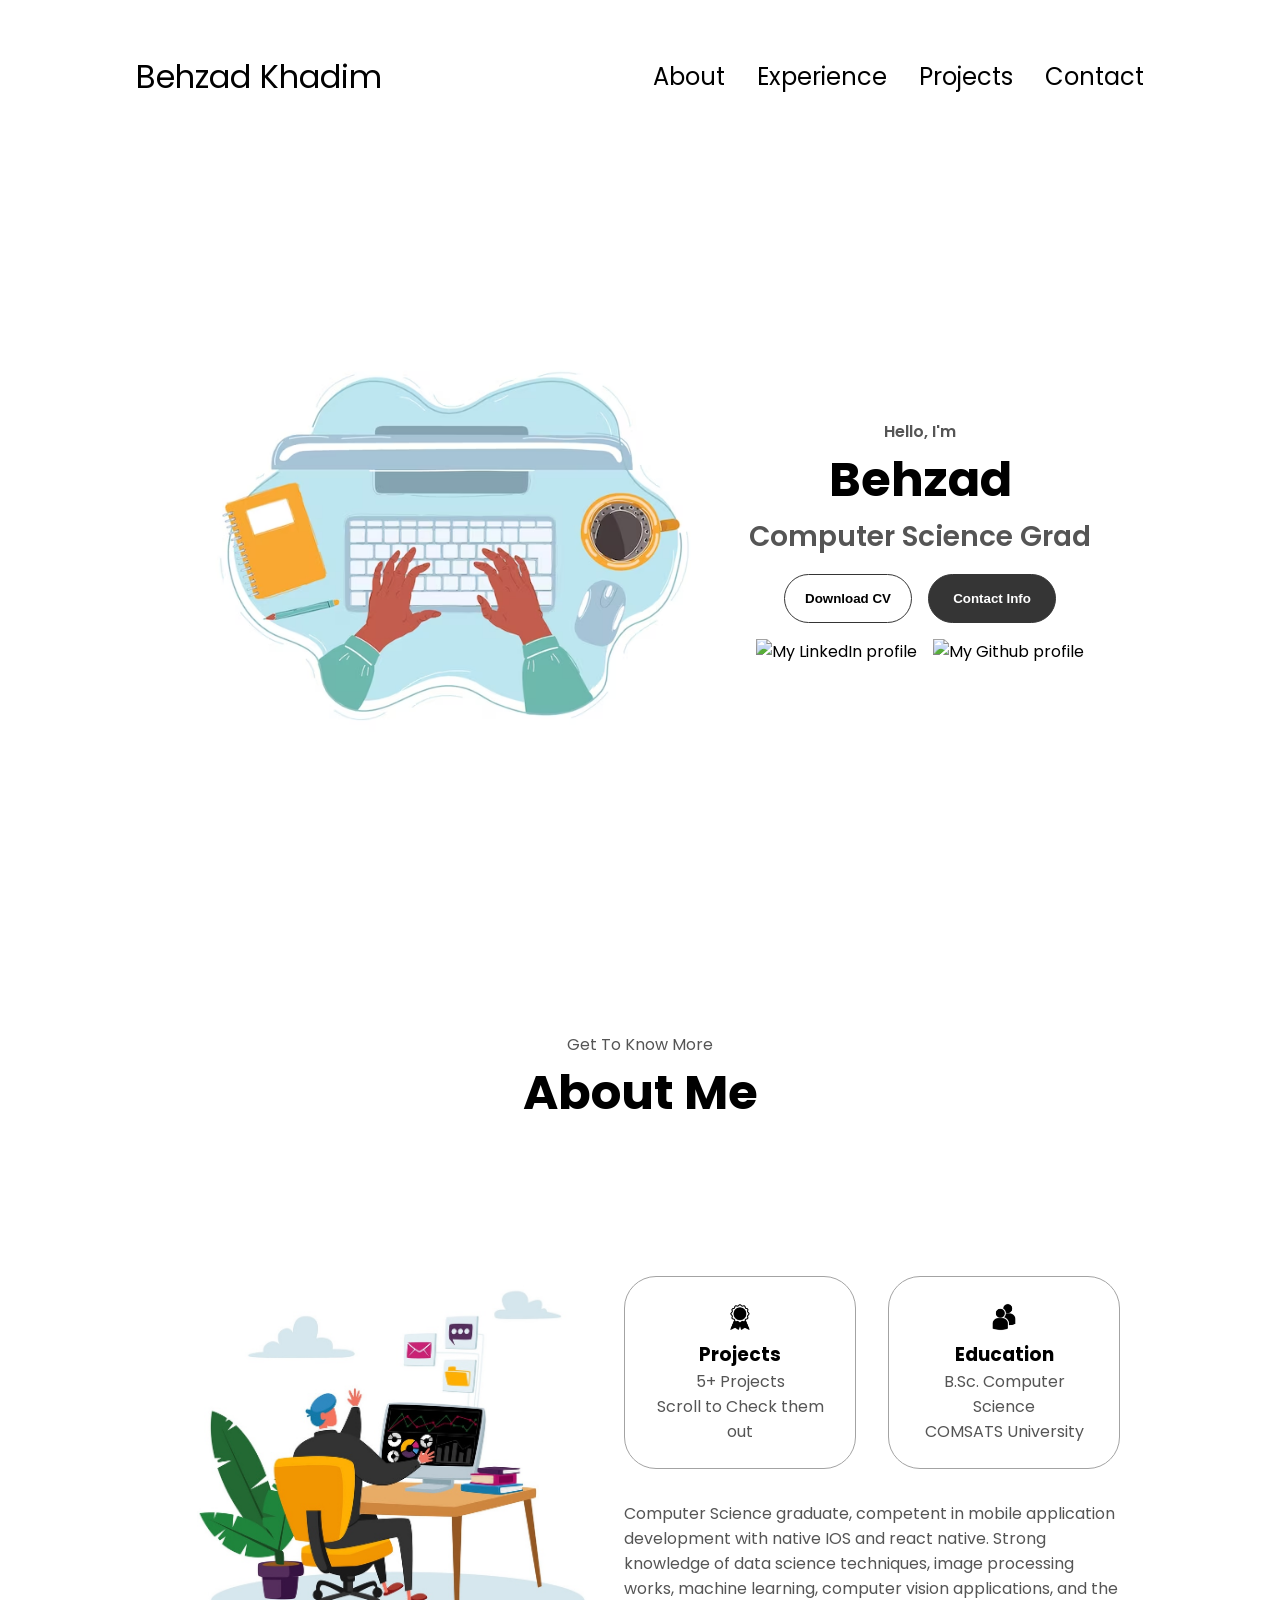
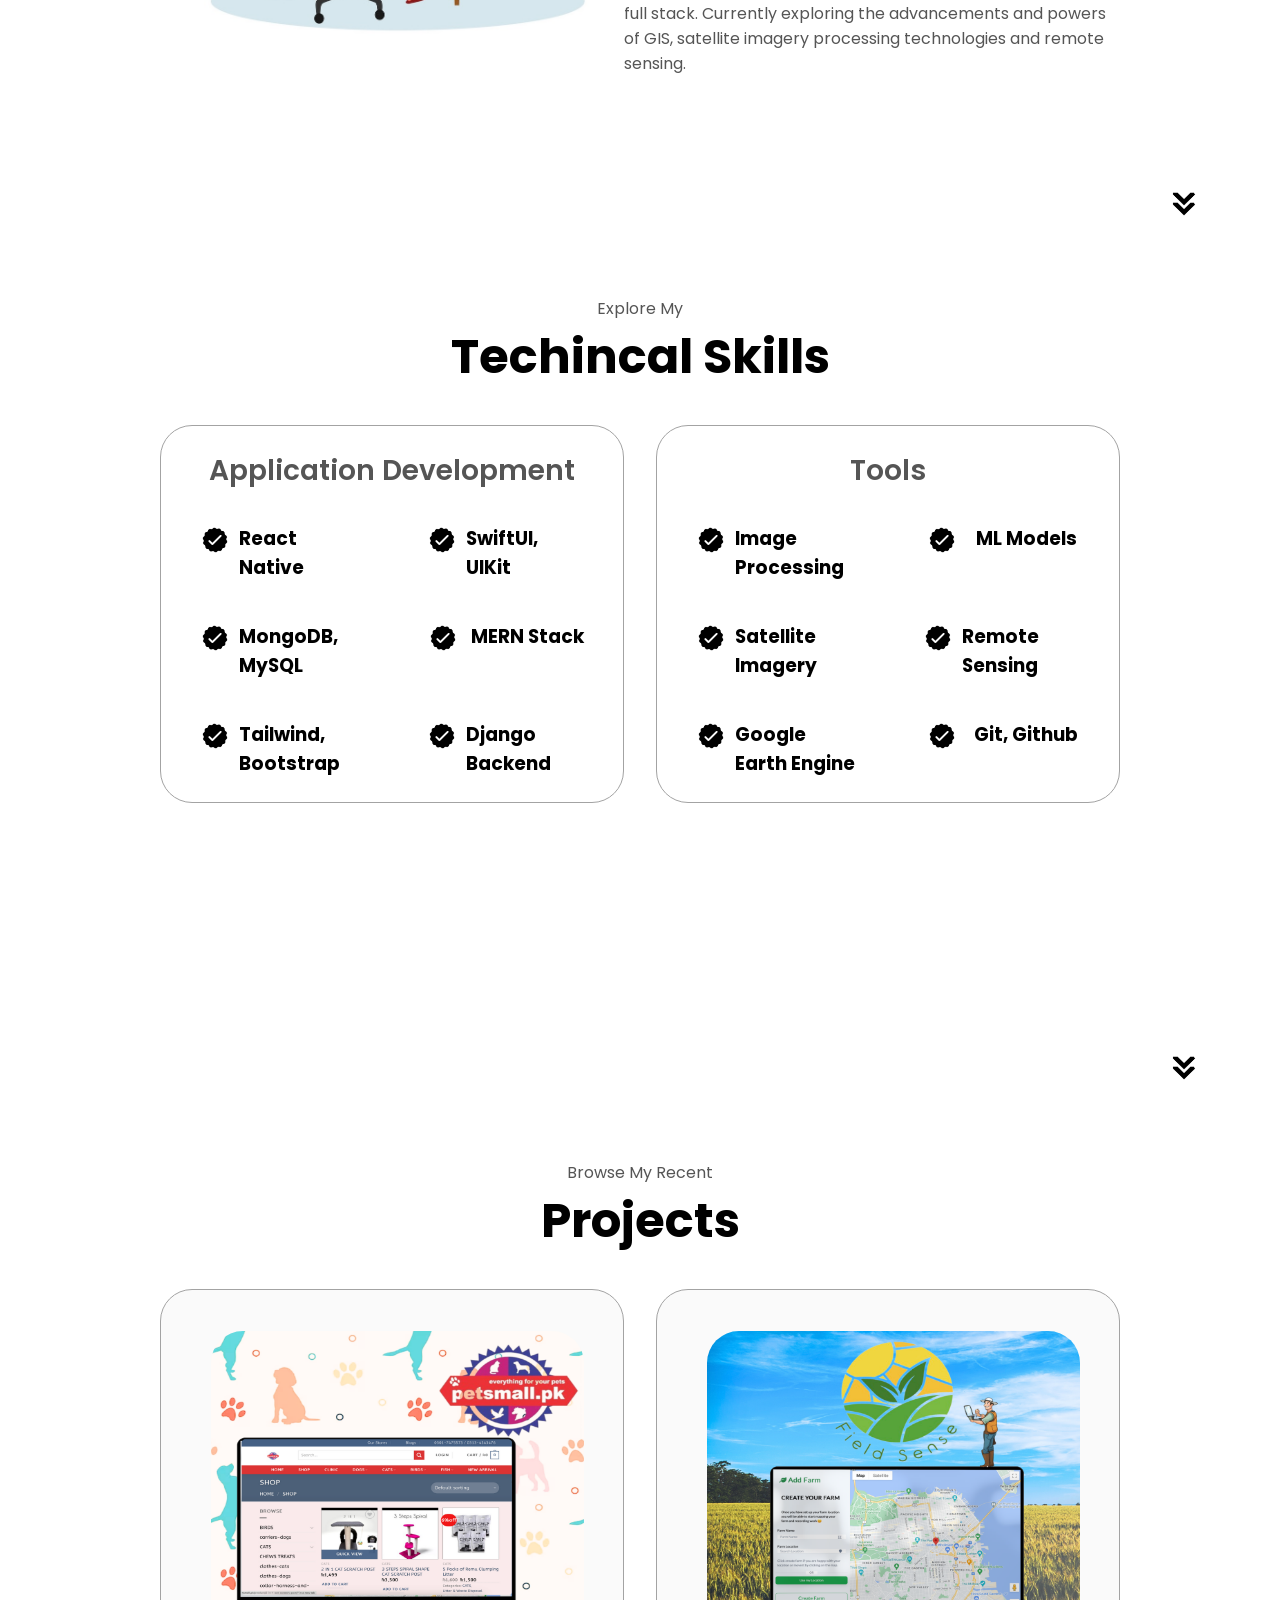
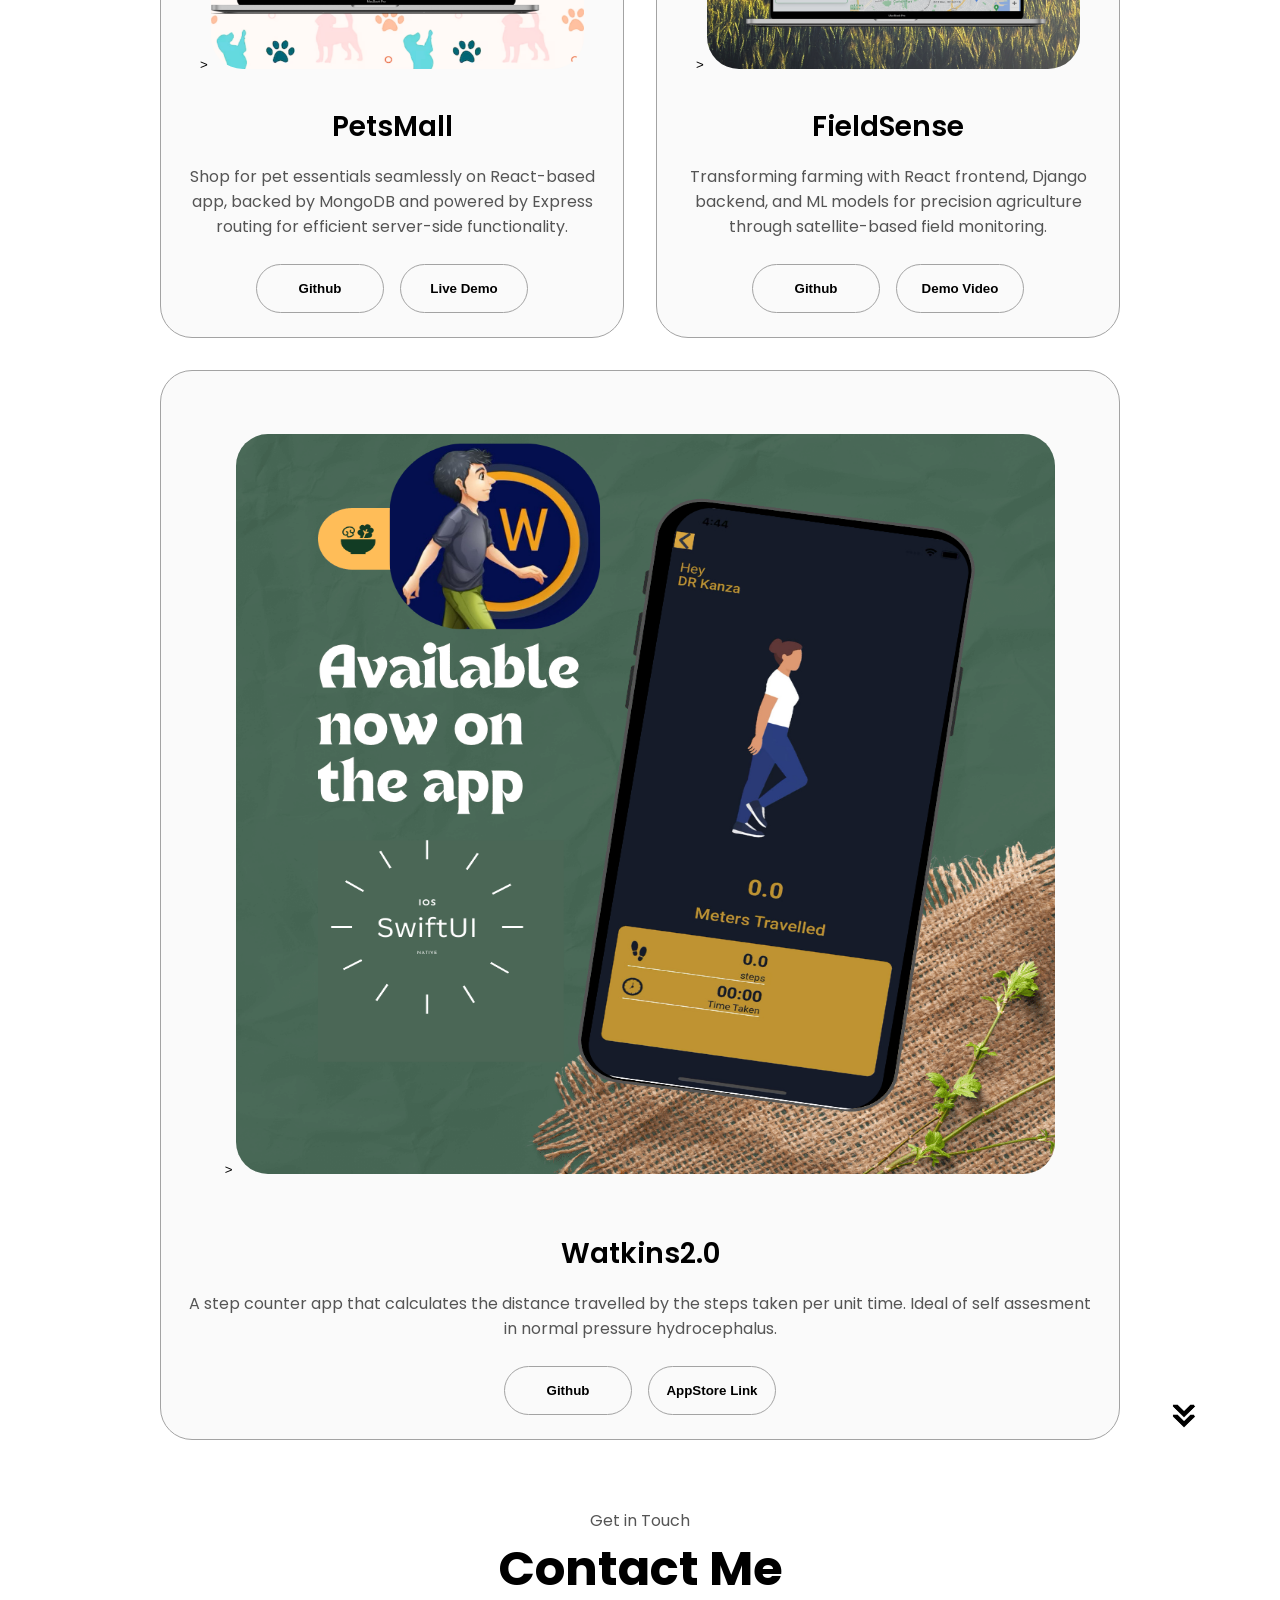
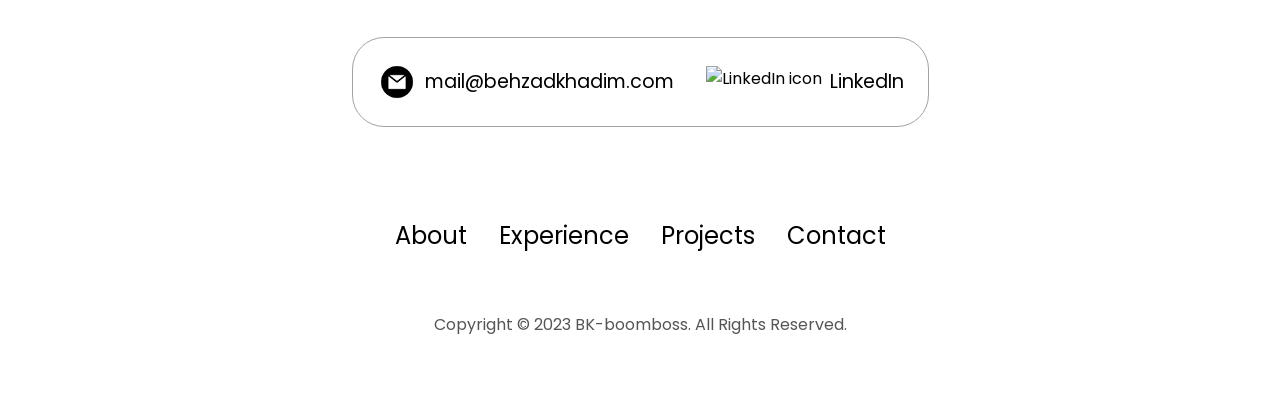
==== index.html @ b1714c7b "linkedin routing" ====
<!DOCTYPE html>
<html lang="en">
  <head>
    <meta charset="UTF-8" />
    <meta http-equiv="X-UA-Compatible" content="IE=edge" />
    <meta name="viewport" content="width=device-width, initial-scale=1.0" />
    <title>My Portfolio</title>
    <link rel="stylesheet" href="style.css" />
    <link rel="stylesheet" href="mediaqueries.css" />
  </head>
  <body>
    <nav id="desktop-nav">
      <div class="logo">Behzad Khadim</div>
      <div>
        <ul class="nav-links">
          <li><a href="#about">About</a></li>
          <li><a href="#experience">Experience</a></li>
          <li><a href="#projects">Projects</a></li>
          <li><a href="#contact">Contact</a></li>
        </ul>
      </div>
    </nav>
    <nav id="hamburger-nav">
      <div class="logo">Behzad Khadim</div>
      <div class="hamburger-menu">
        <div class="hamburger-icon" onclick="toggleMenu()">
          <span></span>
          <span></span>
          <span></span>
        </div>
        <div class="menu-links">
          <li><a href="#about" onclick="toggleMenu()">About</a></li>
          <li><a href="#experience" onclick="toggleMenu()">Experience</a></li>
          <li><a href="#projects" onclick="toggleMenu()">Projects</a></li>
          <li><a href="#contact" onclick="toggleMenu()">Contact</a></li>
        </div>
      </div>
    </nav>
    <section id="profile">
      <div class="section__pic-container">
        <img src="./assets/logo.avif" alt="Behzad Khadim profile picture" />
      </div>
      <br>
      <div class="section__text">
        <p class="section__text__p1">Hello, I'm</p>
        <h1 class="title">Behzad</h1>
        <p class="section__text__p2">Computer Science Grad</p>
        <div class="btn-container">
          <button
            class="btn btn-color-2"
            onclick="window.open('./assets/resume-example.pdf')"
          >
            Download CV
          </button>
          <button class="btn btn-color-1" onclick="location.href='./#contact'">
            Contact Info
          </button>
        </div>
        <div id="socials-container">
          <img
            src="./assets/linkedin.png"
            alt="My LinkedIn profile"
            class="icon"
            onclick="location.href='https://www.linkedin.com/in/behzad-khadim-362b89218/'"
          />
          <img
            src="./assets/github.png"
            alt="My Github profile"
            class="icon"
            onclick="location.href='https://github.com/boomboss200'"
          />
        </div>
      </div>
    </section>
    <section id="about">
      <p class="section__text__p1">Get To Know More</p>
      <h1 class="title">About Me</h1>
      <div class="section-container">
        <div class="section__pic-container">
          <img
            src="./assets/about.jpg"
            alt="Profile picture"
            class="about-pic"
          />
        </div>
        <div class="about-details-container">
          <div class="about-containers">
            <div class="details-container">
              <img
                src="./assets/experience.png"
                alt="Experience icon"
                class="icon"
              />
              <h3>Projects</h3>
              <p>5+ Projects <br> Scroll to Check them out</p>
            </div>
            <div class="details-container">
              <img
                src="./assets/education.png"
                alt="Education icon"
                class="icon"
              />
              <h3>Education</h3>
              <p>B.Sc. Computer Science<br />COMSATS University</p>
            </div>
          </div>
          <div class="text-container">
            <p>
              Computer Science graduate, competent in mobile application development with native IOS and react native. Strong knowledge of data science techniques, image processing works, machine learning, computer vision applications, and the full stack. 
              Currently exploring the advancements and powers of GIS, satellite imagery processing technologies and remote sensing.
  
            </p>
          </div>
        </div>
      </div>
      <img
        src="./assets/arrow.png"
        alt="Arrow icon"
        class="icon arrow"
        onclick="location.href='./#experience'"
      />
    </section>
    <section id="experience">
      <p class="section__text__p1">Explore My</p>
      <h1 class="title">Techincal Skills</h1>
      <div class="experience-details-container">
        <div class="about-containers">
          <div class="details-container">
            <h2 class="experience-sub-title">Application Development</h2>
            <div class="article-container">
              <article>
                <img
                  src="./assets/checkmark.png"
                  alt="Experience icon"
                  class="icon"
                />
                <div>
                  <h3>React Native</h3>
                </div>
              </article>
              <article>
                <img
                  src="./assets/checkmark.png"
                  alt="Experience icon"
                  class="icon"
                />
                <div>
                  <h3>SwiftUI, UIKit</h3>
                </div>
              </article>
              <article>
                <img
                  src="./assets/checkmark.png"
                  alt="Experience icon"
                  class="icon"
                />
                <div>
                  <h3>MongoDB, MySQL</h3>
                </div>
              </article>
              <article>
                <img
                  src="./assets/checkmark.png"
                  alt="Experience icon"
                  class="icon"
                />
                <div>
                  <h3>MERN Stack</h3>
                </div>
              </article>
              <article>
                <img
                  src="./assets/checkmark.png"
                  alt="Experience icon"
                  class="icon"
                />
                <div>
                  <h3>Tailwind, Bootstrap</h3>
                  </div>
              </article>
              <article>
                <img
                  src="./assets/checkmark.png"
                  alt="Experience icon"
                  class="icon"
                />
                <div>
                  <h3>Django Backend</h3>
                </div>
              </article>
            </div>
          </div>
          <div class="details-container">
            <h2 class="experience-sub-title">Tools</h2>
            <div class="article-container">
              <article>
                <img
                  src="./assets/checkmark.png"
                  alt="Experience icon"
                  class="icon"
                />
                <div>
                  <h3>Image Processing</h3>
                </div>
              </article>
              <article>
                <img
                  src="./assets/checkmark.png"
                  alt="Experience icon"
                  class="icon"
                />
                <div>
                  <h3>ML Models</h3>
                </div>
              </article>
              <article>
                <img
                  src="./assets/checkmark.png"
                  alt="Experience icon"
                  class="icon"
                />
                <div>
                  <h3>Satellite Imagery</h3>
                </div>
              </article>
              <article>
                <img
                  src="./assets/checkmark.png"
                  alt="Experience icon"
                  class="icon"
                />
                <div>
                  <h3>Remote Sensing</h3>
                </div>
              </article>
              <article>
                <img
                  src="./assets/checkmark.png"
                  alt="Experience icon"
                  class="icon"
                />
                <div>
                  <h3>Google Earth Engine</h3>
                </div>
              </article>
              <article>
                <img
                  src="./assets/checkmark.png"
                  alt="Experience icon"
                  class="icon"
                />
                <div>
                  <h3>Git, Github</h3>
                </div>
              </article>
              
            </div>
          </div>
        </div>
      </div>
      <img
        src="./assets/arrow.png"
        alt="Arrow icon"
        class="icon arrow"
        onclick="location.href='./#projects'"
      />
    </section>
    <section id="projects">
      <p class="section__text__p1">Browse My Recent</p>
      <h1 class="title">Projects</h1>
      <div class="experience-details-container">
        <div class="about-containers">
          <div class="details-container color-container">
            <div class="article-container">
              <button style="border: none;background: none;"   onclick="window.location.href = 'petsmall.html';">
                >
              <img
                src="./assets/Sale-4.png"
                alt="Project 1"
                class="project-img"
              />
              </button>
            </div>
            <h2 class="experience-sub-title project-title">PetsMall</h2>
            <p>Shop for pet essentials seamlessly on React-based app, backed by MongoDB and powered by Express routing for efficient server-side functionality.</p>
            <br>

            <div class="btn-container">
              <button
                class="btn btn-color-2 project-btn"
                onclick="location.href='https://github.com/boomboss200/PetsMall-MERN-Project.git'"
              >
                Github
              </button>
              <button
                class="btn btn-color-2 project-btn"
                onclick="location.href='https://github.com/'"
              >
                Live Demo
              </button>
            </div>
          </div>
          <div class="details-container color-container">
            <div class="article-container">
             <button style="border: none;background: none;"   onclick="window.location.href = 'fieldSense.html';">
             >
              <img
                src="./assets/Sale-2.png"
                alt="Project 2"
                class="project-img"
              />
          </button>
            </div>
            
            <h2 class="experience-sub-title project-title">FieldSense</h2>
        
            <p>Transforming farming with React frontend, Django backend, and ML models for precision agriculture through satellite-based field monitoring.</p>
            <br>
            <div class="btn-container">
              <button
                class="btn btn-color-2 project-btn"
                onclick="location.href='https://github.com/'"
              >
                Github
              </button>
              <button
                class="btn btn-color-2 project-btn"
                disabled
              >
              <a href="fieldSense.Html#projects">Demo Video </a>
              </button>
            </div>
          </div>
          <div class="details-container color-container">
            <div class="article-container">
              <button style="border: none;background: none;"   onclick="window.location.href = 'watkins.html';">
                >
              <img
                src="./assets/SwiftUI.png"
                alt="Project 3"
                class="project-img"
              />
              </button>
            </div>
            <h2 class="experience-sub-title project-title">Watkins2.0 </h2>
            <p>A step counter app that calculates the distance travelled by the steps taken per unit time. Ideal of self assesment in normal pressure hydrocephalus.</p>
            <br>
            

            <div class="btn-container">
              <button
                class="btn btn-color-2 project-btn"
                onclick="location.href='https://github.com/'"
              >
                Github
              </button>
              <button
                class="btn btn-color-2 project-btn"
                onclick="location.href='https://github.com/'"
              >
               AppStore Link
              </button>
            </div>
          </div>
        </div>
      </div>
      <img
        src="./assets/arrow.png"
        alt="Arrow icon"
        class="icon arrow"
        onclick="location.href='./#contact'"
      />
    </section>
    <section id="contact">
      <p class="section__text__p1">Get in Touch</p>
      <h1 class="title">Contact Me</h1>
      <div class="contact-info-upper-container">
        <div class="contact-info-container">
          <img
            src="./assets/email.png"
            alt="Email icon"
            class="icon contact-icon email-icon"
          />
          <p><a href="mailto:mail@behzadkhadim.com">mail@behzadkhadim.com</a></p>
        </div>
        <div class="contact-info-container">
          <img
            src="./assets/linkedin.png"
            alt="LinkedIn icon"
            class="icon contact-icon"
          />
          <p><a href="https://www.linkedin.com/in/behzadkhadim5811/">LinkedIn</a></p>
        </div>
      </div>
    </section>
    <footer>
      <nav>
        <div class="nav-links-container">
          <ul class="nav-links">
            <li><a href="#about">About</a></li>
            <li><a href="#experience">Experience</a></li>
            <li><a href="#projects">Projects</a></li>
            <li><a href="#contact">Contact</a></li>
          </ul>
        </div>
      </nav>
      <p>Copyright &#169; 2023 BK-boomboss. All Rights Reserved.</p>
    </footer>
    <script src="script.js"></script>
  </body>
</html>
---- style.css ----
/* GENERAL */

@import url("https://fonts.googleapis.com/css2?family=Poppins:wght@300;400;500;600&display=swap");

* {
  margin: 0;
  padding: 0;
}

body {
  font-family: "Poppins", sans-serif;
}

html {
  scroll-behavior: smooth;
}

p {
  color: rgb(85, 85, 85);
}

/* TRANSITION */

a,
.btn {
  transition: all 300ms ease;
}

/* DESKTOP NAV */

nav,
.nav-links {
  display: flex;
}

nav {
  justify-content: space-around;
  align-items: center;
  height: 17vh;
}

.nav-links {
  gap: 2rem;
  list-style: none;
  font-size: 1.5rem;
}

a {
  color: black;
  text-decoration: none;
  text-decoration-color: white;
}

a:hover {
  color: grey;
  text-decoration: underline;
  text-underline-offset: 1rem;
  text-decoration-color: rgb(181, 181, 181);
}

.logo {
  font-size: 2rem;
}

.logo:hover {
  cursor: default;
}

/* HAMBURGER MENU */

#hamburger-nav {
  display: none;
}

.hamburger-menu {
  position: relative;
  display: inline-block;
}

.hamburger-icon {
  display: flex;
  flex-direction: column;
  justify-content: space-between;
  height: 24px;
  width: 30px;
  cursor: pointer;
}

.hamburger-icon span {
  width: 100%;
  height: 2px;
  background-color: black;
  transition: all 0.3 ease-in-out;
}

.menu-links {
  position: absolute;
  top: 100%;
  right: 0;
  background-color: white;
  width: fit-content;
  max-height: 0;
  overflow: hidden;
  transition: all 0.3 ease-in-out;
}

.menu-links a {
  display: block;
  padding: 10px;
  text-align: center;
  font-size: 1.5rem;
  color: black;
  text-decoration: none;
  transition: all 0.3 ease-in-out;
}

.menu-links li {
  list-style: none;
}

.menu-links.open {
  max-height: 300px;
}

.hamburger-icon.open span:first-child {
  transform: rotate(45deg) translate(10px, 5px);
}

.hamburger-icon.open span:nth-child(2) {
  opacity: 0;
}

.hamburger-icon.open span:last-child {
  transform: rotate(-45deg) translate(10px, -5px);
}

.hamburger-icon span:first-child {
  transform: none;
}

.hamburger-icon span:first-child {
  opacity: 1;
}

.hamburger-icon span:first-child {
  transform: none;
}

/* SECTIONS */

section {
  padding-top: 4vh;
  height: 96vh;
  margin: 0 10rem;
  box-sizing: border-box;
  min-height: fit-content;
}

.section-container {
  display: flex;
}

/* PROFILE SECTION */

#profile {
  display: flex;
  justify-content: center;
  gap: 5rem;
  height: 80vh;
}

.section__pic-container {
  display: flex;
  height: 400px;
  width: 400px;
  margin: auto 0;
}

.section__text {
  align-self: center;
  text-align: center;
}

.section__text p {
  font-weight: 600;
}

.section__text__p1 {
  text-align: center;
}

.section__text__p2 {
  font-size: 1.75rem;
  margin-bottom: 1rem;
}

.title {
  font-size: 3rem;
  text-align: center;
}

#socials-container {
  display: flex;
  justify-content: center;
  margin-top: 1rem;
  gap: 1rem;
}

/* ICONS */

.icon {
  cursor: pointer;
  height: 2rem;
}

/* BUTTONS */

.btn-container {
  display: flex;
  justify-content: center;
  gap: 1rem;
}

.btn {
  font-weight: 600;
  transition: all 300ms ease;
  padding: 1rem;
  width: 8rem;
  border-radius: 2rem;
}

.btn-color-1,
.btn-color-2 {
  border: rgb(53, 53, 53) 0.1rem solid;
}

.btn-color-1:hover,
.btn-color-2:hover {
  cursor: pointer;
}

.btn-color-1,
.btn-color-2:hover {
  background: rgb(53, 53, 53);
  color: white;
}

.btn-color-1:hover {
  background: rgb(0, 0, 0);
}

.btn-color-2 {
  background: none;
}

.btn-color-2:hover {
  border: rgb(255, 255, 255) 0.1rem solid;
}

.btn-container {
  gap: 1rem;
}

/* ABOUT SECTION */

#about {
  position: relative;
}

.about-containers {
  gap: 2rem;
  margin-bottom: 2rem;
  margin-top: 2rem;
}

.about-details-container {
  justify-content: center;
  flex-direction: column;
}

.about-containers,
.about-details-container {
  display: flex;
}

.about-pic {
  border-radius: 2rem;
}

.arrow {
  position: absolute;
  right: -5rem;
  bottom: 2.5rem;
}

.details-container {
  padding: 1.5rem;
  flex: 1;
  background: white;
  border-radius: 2rem;
  border: rgb(53, 53, 53) 0.1rem solid;
  border-color: rgb(163, 163, 163);
  text-align: center;
}

.section-container {
  gap: 4rem;
  height: 80%;
}

.section__pic-container {
  height: 400px;
  width: 400px;
  margin: auto 0;
}

/* EXPERIENCE SECTION */

#experience {
  position: relative;
}

.experience-sub-title {
  color: rgb(85, 85, 85);
  font-weight: 600;
  font-size: 1.75rem;
  margin-bottom: 2rem;
}

.experience-details-container {
  display: flex;
  justify-content: center;
  flex-direction: column;
}

.article-container {
  display: flex;
  text-align: initial;
  flex-wrap: wrap;
  flex-direction: row;
  gap: 2.5rem;
  justify-content: space-around;
}

article {
  display: flex;
  width: 10rem;
  justify-content: space-around;
  gap: 0.5rem;
}

article .icon {
  cursor: default;
}

/* PROJECTS SECTION */

#projects {
  position: relative;
}

.color-container {
  border-color: rgb(163, 163, 163);
  background: rgb(250, 250, 250);
}

.project-img {
  border-radius: 2rem;
  width: 90%;
  height: 90%;
}

.project-title {
  margin: 1rem;
  color: black;
}

.project-btn {
  color: black;
  border-color: rgb(163, 163, 163);
}

/* CONTACT */

#contact {
  display: flex;
  justify-content: center;
  flex-direction: column;
  height: 70vh;
}

.contact-info-upper-container {
  display: flex;
  justify-content: center;
  border-radius: 2rem;
  border: rgb(53, 53, 53) 0.1rem solid;
  border-color: rgb(163, 163, 163);
  background: (250, 250, 250);
  margin: 2rem auto;
  padding: 0.5rem;
}

.contact-info-container {
  display: flex;
  align-items: center;
  justify-content: center;
  gap: 0.5rem;
  margin: 1rem;
}

.contact-info-container p {
  font-size: larger;
}

.contact-icon {
  cursor: default;
}

.email-icon {
  height: 2.5rem;
}

/* FOOTER SECTION */

footer {
  height: 26vh;
  margin: 0 1rem;
}

footer p {
  text-align: center;
}
---- mediaqueries.css ----
@media screen and (max-width: 1400px) {
  #profile {
    height: 83vh;
    margin-bottom: 6rem;
  }
  .about-containers {
    flex-wrap: wrap;
  }
  #contact,
  #projects {
    height: fit-content;
  }
}

@media screen and (max-width: 1200px) {
  #desktop-nav {
    display: none;
  }
  #hamburger-nav {
    display: flex;
  }
  #experience,
  .experience-details-container {
    margin-top: 2rem;
  }
  #profile,
  .section-container {
    display: block;
  }
  .arrow {
    display: none;
  }
  section,
  .section-container {
    height: fit-content;
  }
  section {
    margin: 0 5%;
  }
  .section__pic-container {
    width: 275px;
    height: 275px;
    margin: 0 auto 2rem;
  }
  .about-containers {
    margin-top: 0;
  }
}

@media screen and (max-width: 600px) {
  #contact,
  footer {
    height: 40vh;
  }
  #profile {
    height: 83vh;
    margin-bottom: 0;
  }
  article {
    font-size: 1rem;
  }
  footer nav {
    height: fit-content;
    margin-bottom: 2rem;
  }
  .about-containers,
  .contact-info-upper-container,
  .btn-container {
    flex-wrap: wrap;
  }
  .contact-info-container {
    margin: 0;
  }
  .contact-info-container p,
  .nav-links li a {
    font-size: 1rem;
  }
  .experience-sub-title {
    font-size: 1.25rem;
  }
  .logo {
    font-size: 1.5rem;
  }
  .nav-links {
    flex-direction: column;
    gap: 0.5rem;
    text-align: center;
  }
  .section__pic-container {
    width: auto;
    height: 46vw;
    justify-content: center;
  }
  .section__text__p2 {
    font-size: 1.25rem;
  }
  .title {
    font-size: 2rem;
  }
  .text-container {
    text-align: justify;
  }
}
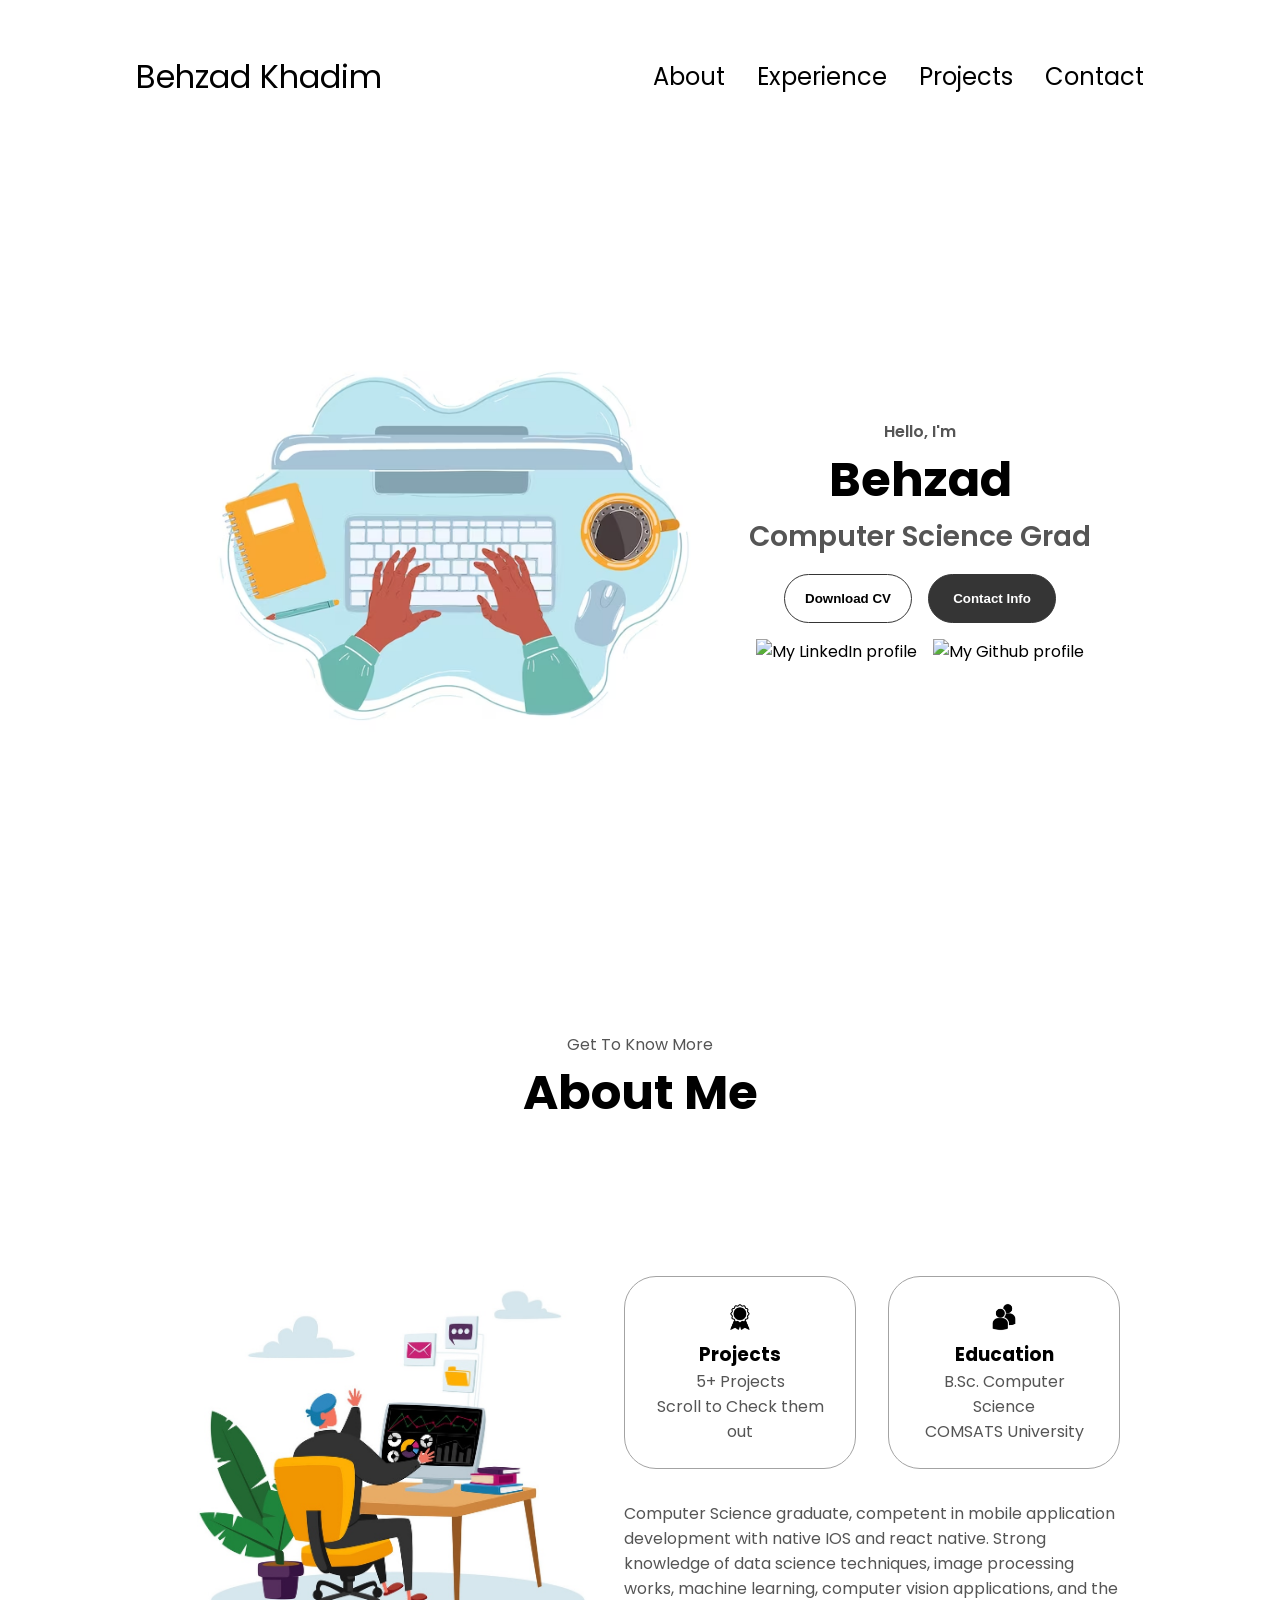
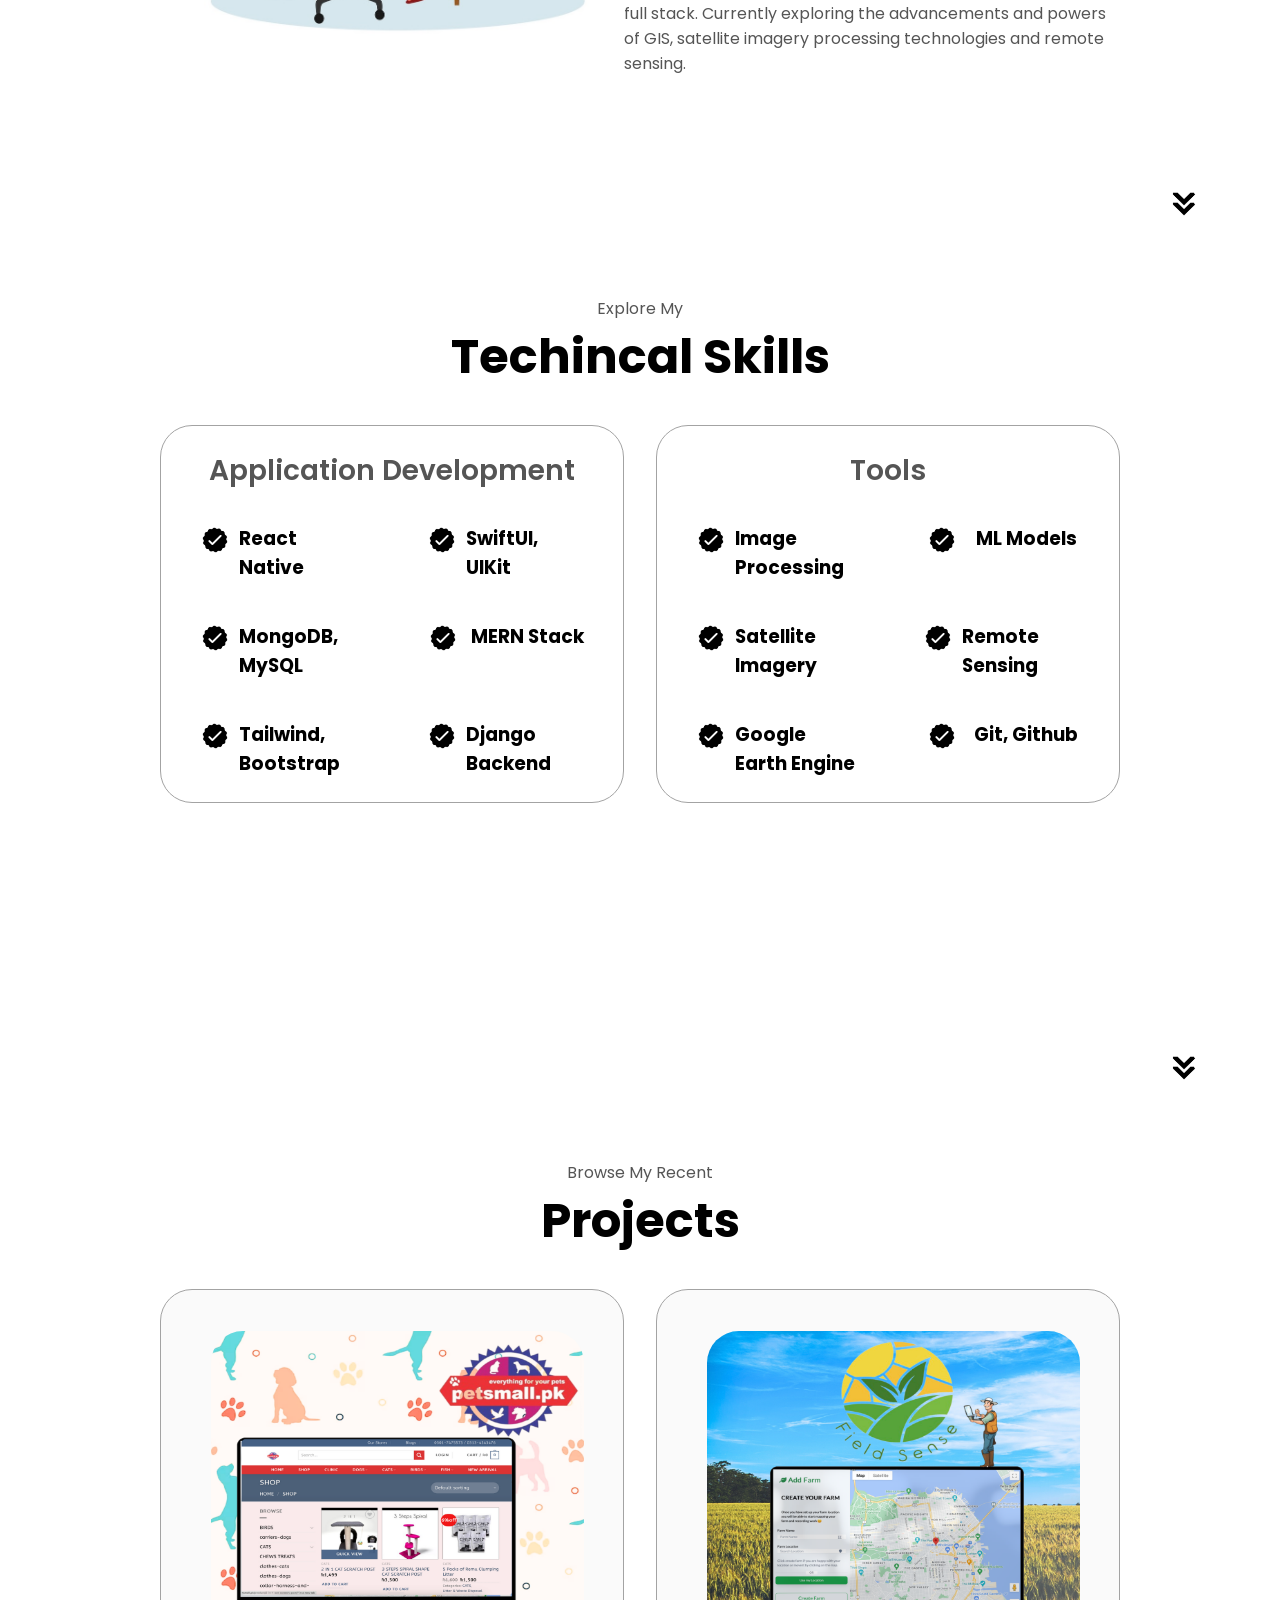
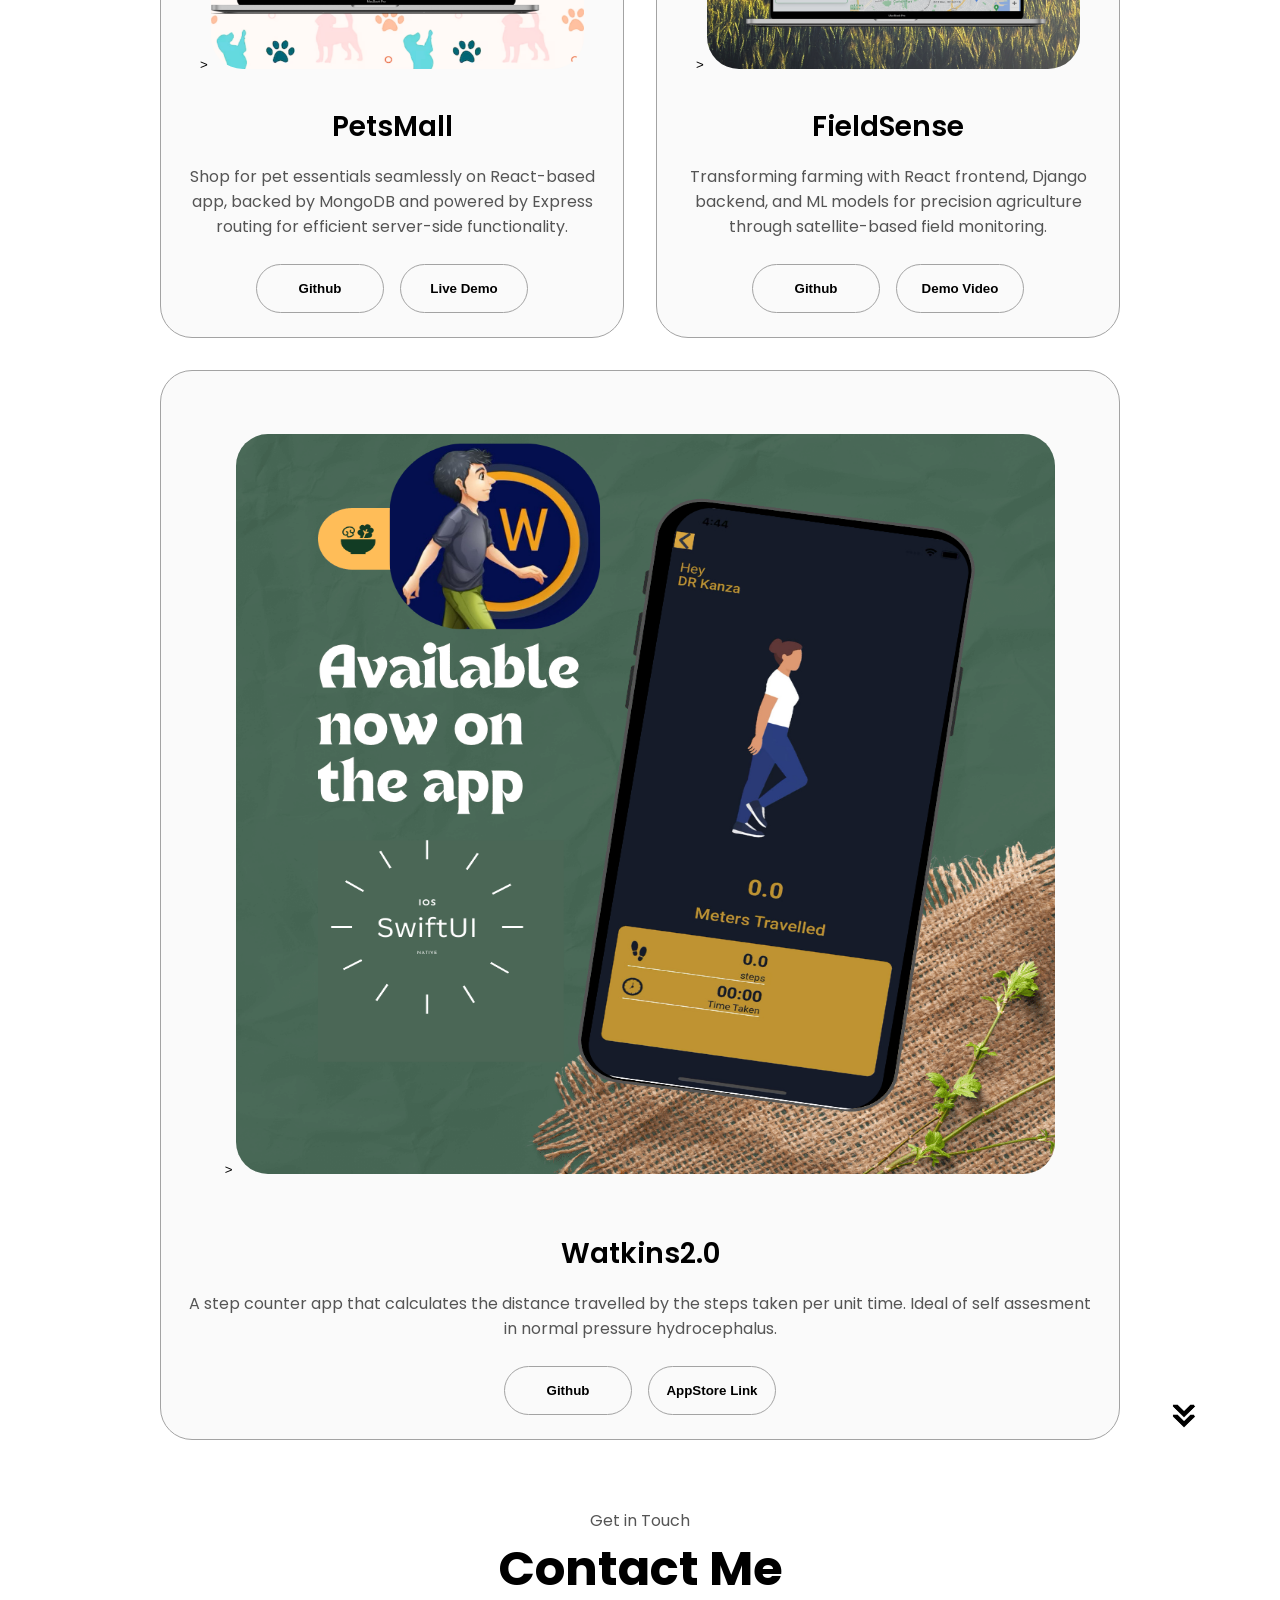
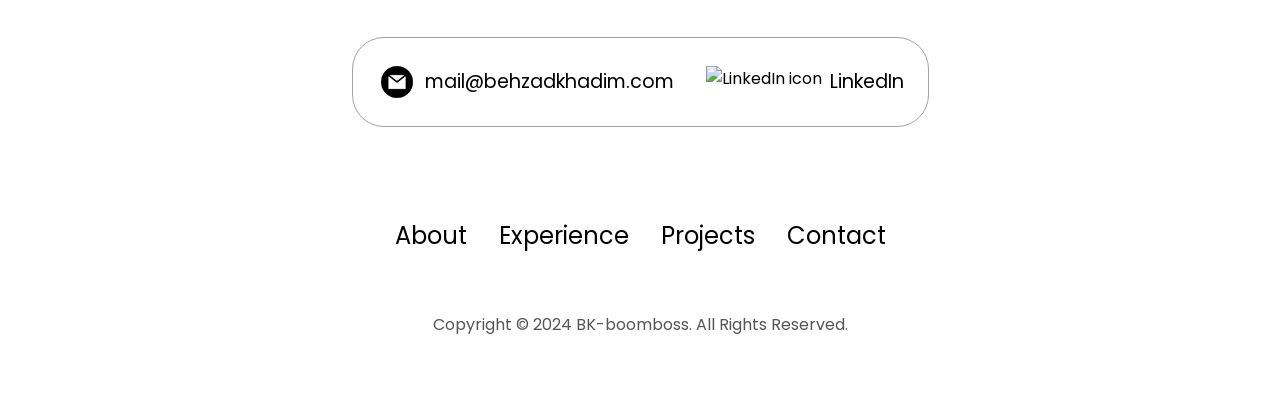
==== commit 9435199c: "copyrihgts" ====
--- a/index.html
+++ b/index.html
@@ -404,7 +404,7 @@
           </ul>
         </div>
       </nav>
-      <p>Copyright &#169; 2023 BK-boomboss. All Rights Reserved.</p>
+      <p>Copyright &#169; 2024 BK-boomboss. All Rights Reserved.</p>
     </footer>
     <script src="script.js"></script>
   </body>
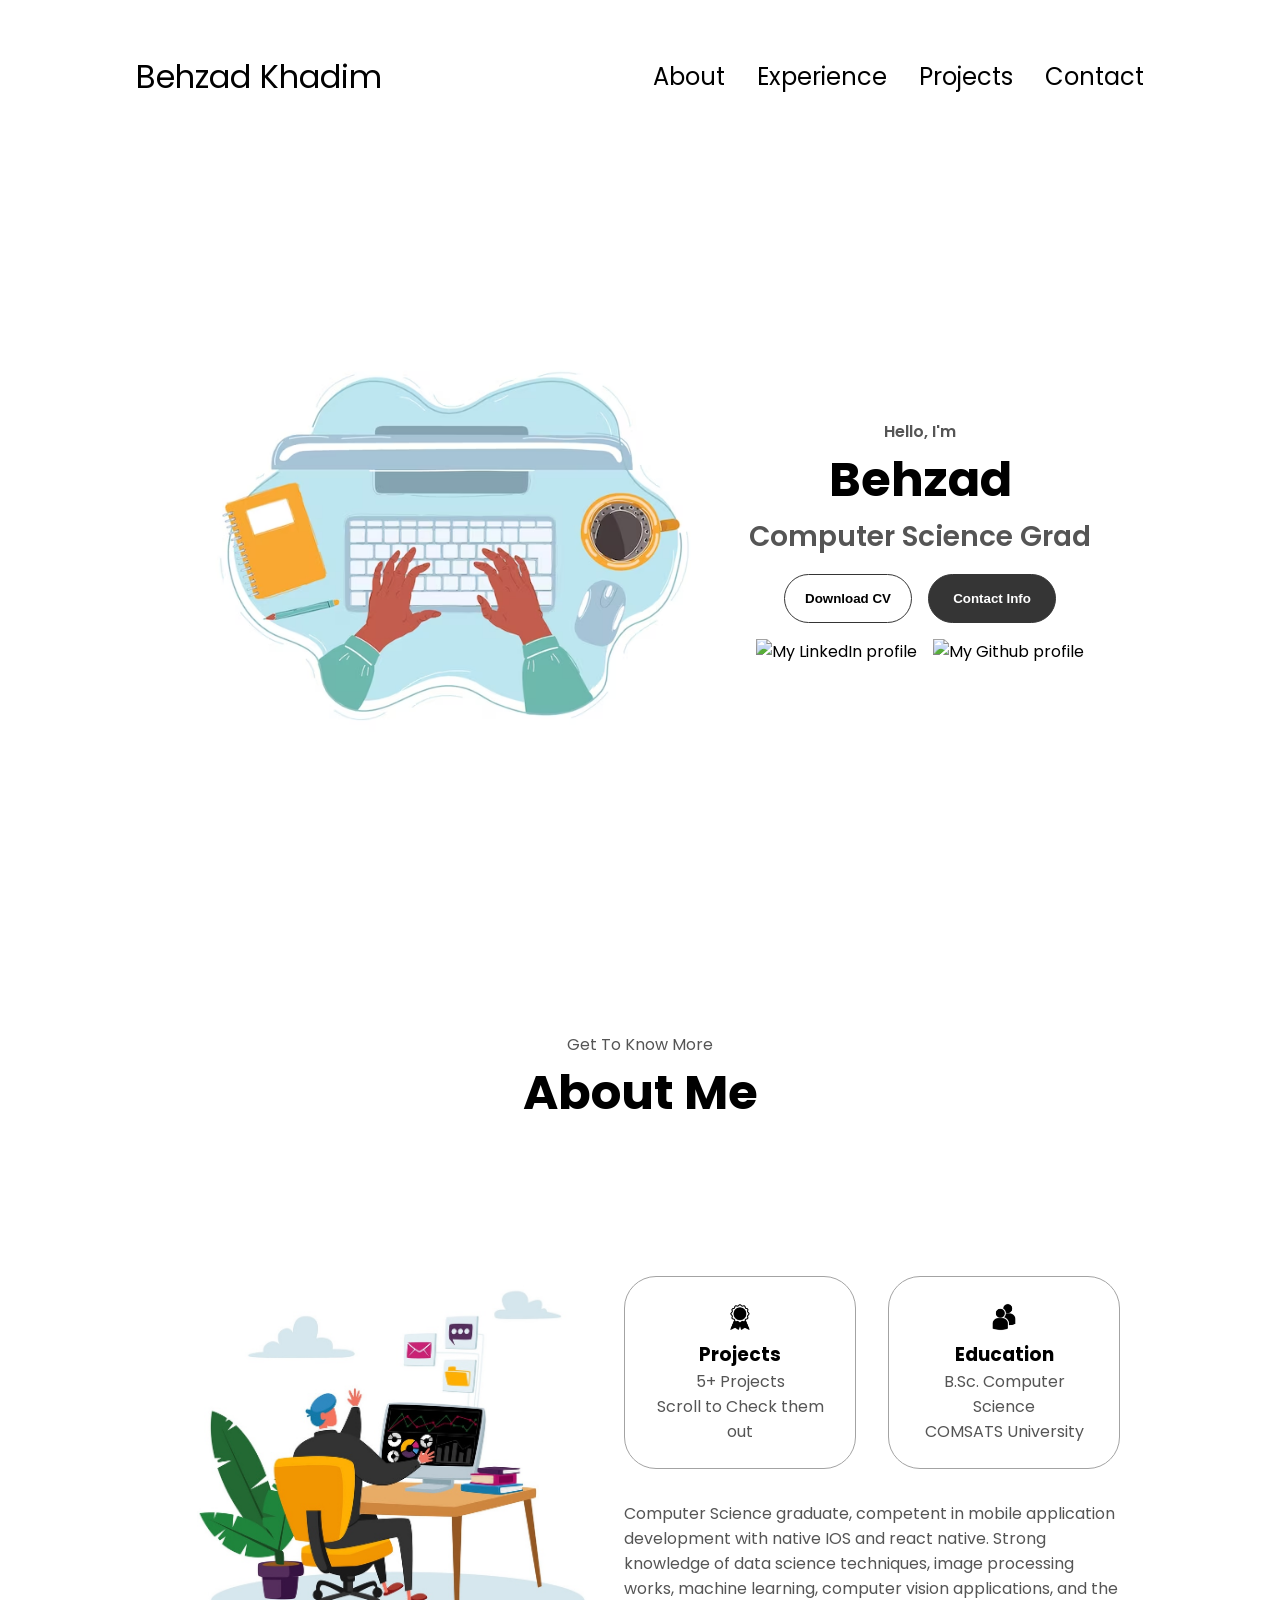
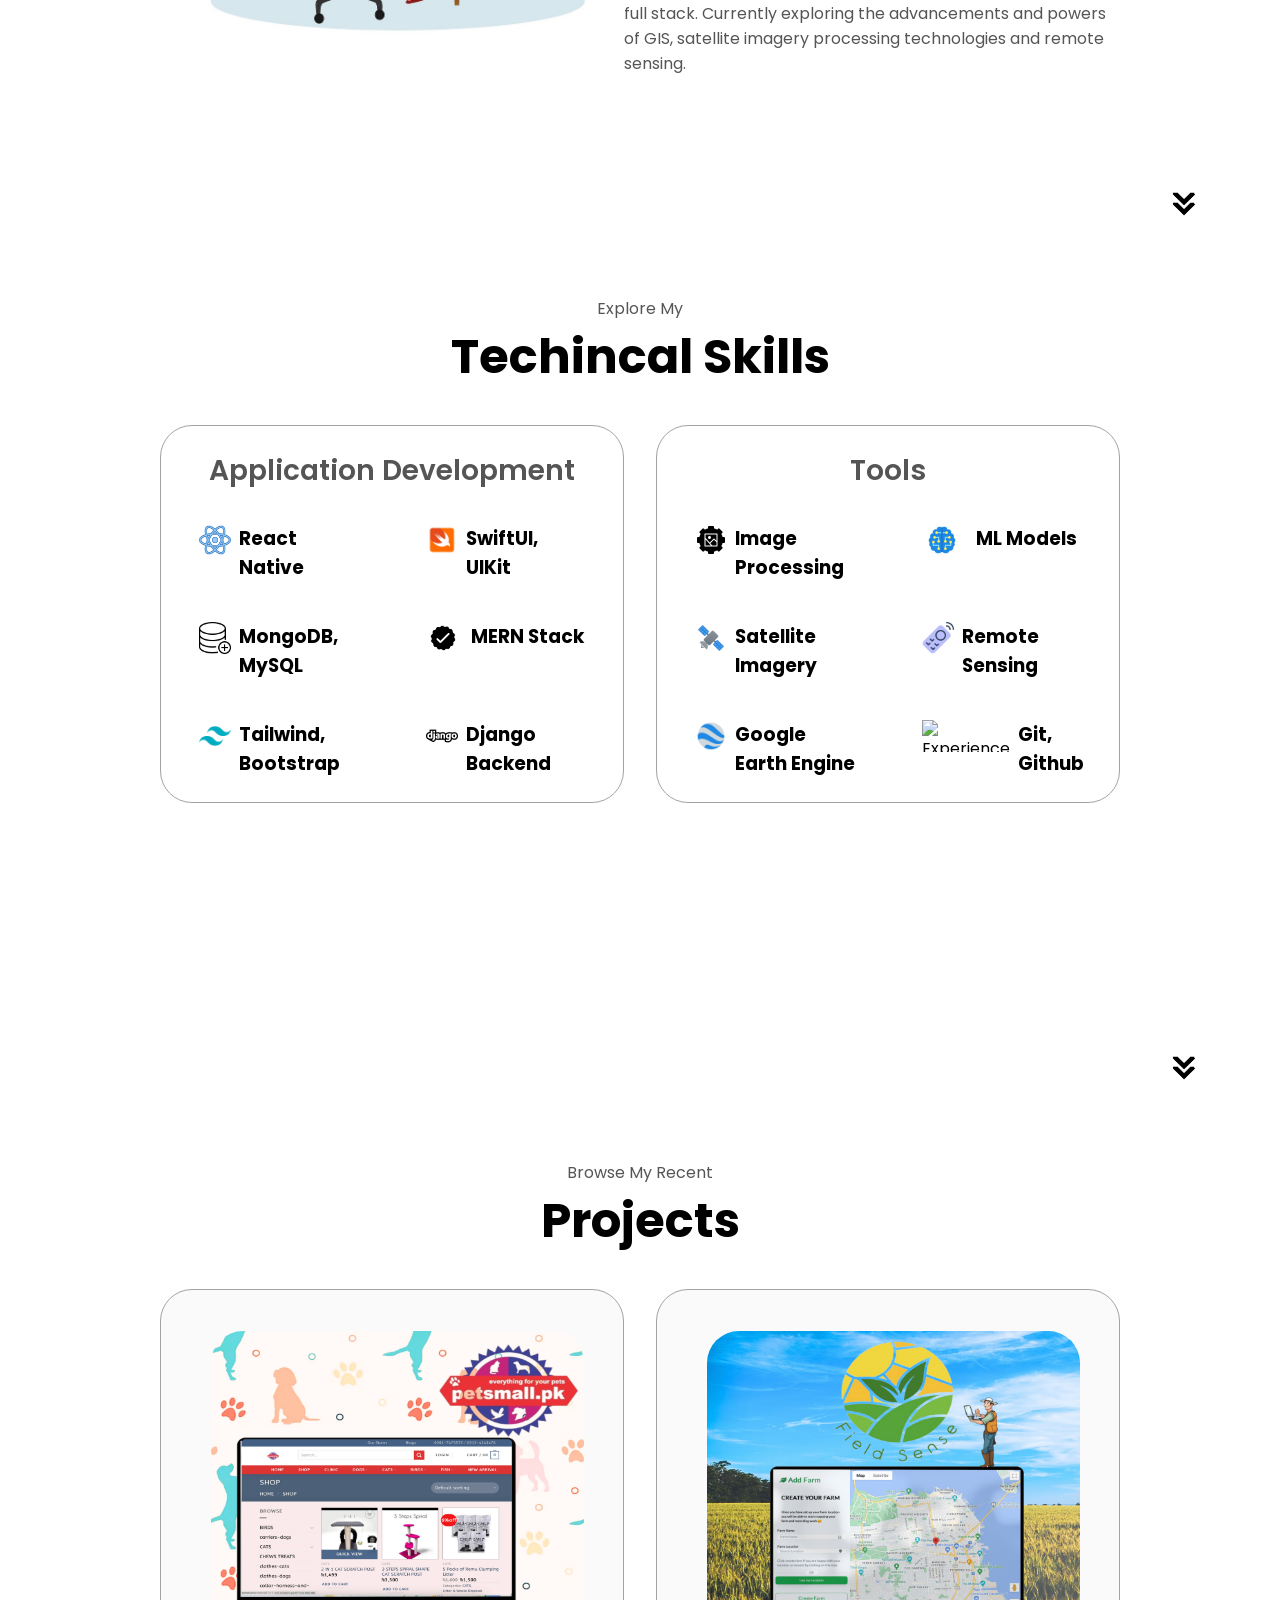
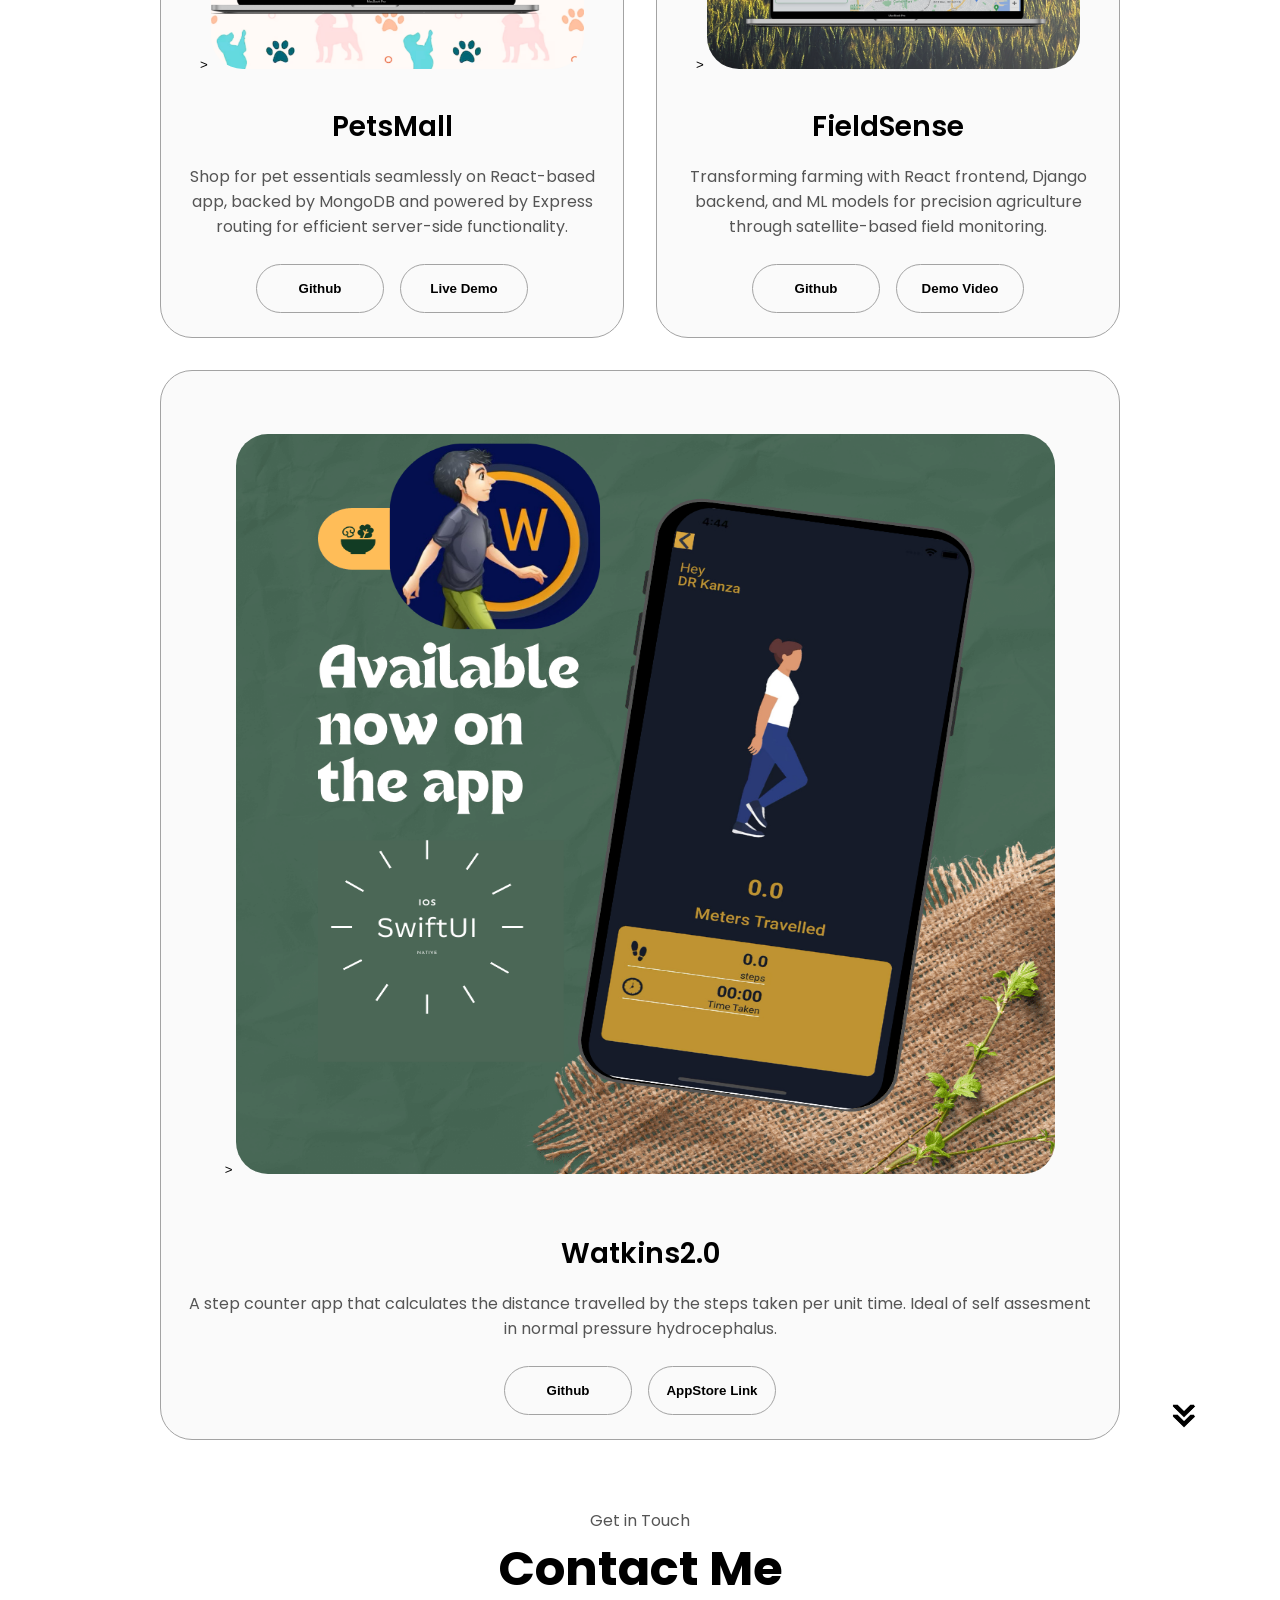
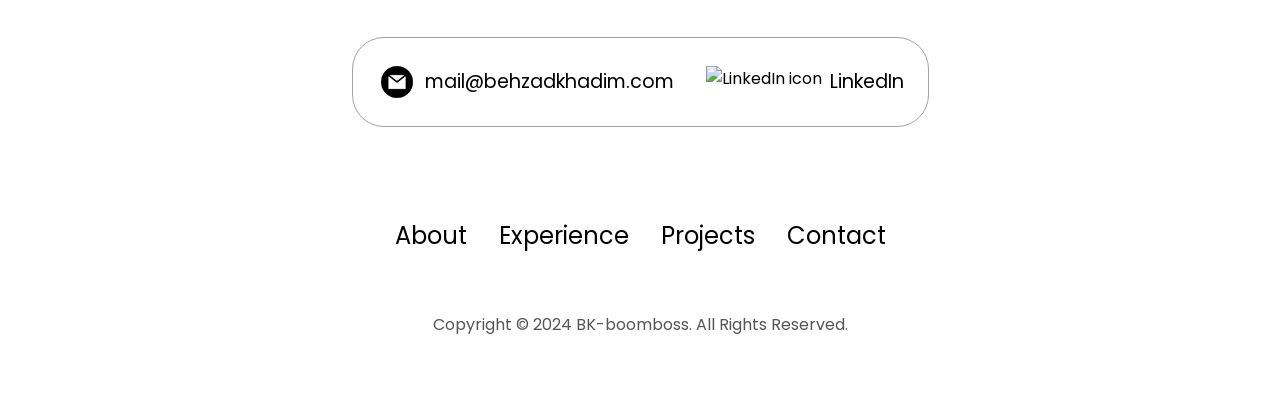
==== commit 7ca3c4e6: "updated icons" ====
--- a/index.html
+++ b/index.html
@@ -48,7 +48,7 @@
         <div class="btn-container">
           <button
             class="btn btn-color-2"
-            onclick="window.open('./assets/resume-example.pdf')"
+            onclick="window.open('./assets/cv.pdf')"
           >
             Download CV
           </button>
@@ -61,7 +61,7 @@
             src="./assets/linkedin.png"
             alt="My LinkedIn profile"
             class="icon"
-            onclick="location.href='https://www.linkedin.com/in/behzad-khadim-362b89218/'"
+            onclick="location.href='https://www.linkedin.com/in/behzadkhadim5811/'"
           />
           <img
             src="./assets/github.png"
@@ -130,47 +130,47 @@
             <div class="article-container">
               <article>
                 <img
+                  src="./assets/icons8-react-120.png"
+                  alt="Experience icon"
+                  class="icon"
+                />
+                <div>
+                  <h3>React Native</h3>
+                </div>
+              </article>
+              <article>
+                <img
+                  src="./assets/icons8-swift-144.png"
+                  alt="Experience icon"
+                  class="icon"
+                />
+                <div>
+                  <h3>SwiftUI, UIKit</h3>
+                </div>
+              </article>
+              <article>
+                <img
+                  src="./assets/icons8-add-database-100.png"
+                  alt="Experience icon"
+                  class="icon"
+                />
+                <div>
+                  <h3>MongoDB, MySQL</h3>
+                </div>
+              </article>
+              <article>
+                <img
                   src="./assets/checkmark.png"
                   alt="Experience icon"
                   class="icon"
                 />
                 <div>
-                  <h3>React Native</h3>
-                </div>
-              </article>
-              <article>
-                <img
-                  src="./assets/checkmark.png"
-                  alt="Experience icon"
-                  class="icon"
-                />
-                <div>
-                  <h3>SwiftUI, UIKit</h3>
-                </div>
-              </article>
-              <article>
-                <img
-                  src="./assets/checkmark.png"
-                  alt="Experience icon"
-                  class="icon"
-                />
-                <div>
-                  <h3>MongoDB, MySQL</h3>
-                </div>
-              </article>
-              <article>
-                <img
-                  src="./assets/checkmark.png"
-                  alt="Experience icon"
-                  class="icon"
-                />
-                <div>
                   <h3>MERN Stack</h3>
                 </div>
               </article>
               <article>
                 <img
-                  src="./assets/checkmark.png"
+                  src="./assets/icons8-tailwind-css-144.png"
                   alt="Experience icon"
                   class="icon"
                 />
@@ -180,7 +180,7 @@
               </article>
               <article>
                 <img
-                  src="./assets/checkmark.png"
+                  src="./assets/django.png"
                   alt="Experience icon"
                   class="icon"
                 />
@@ -195,7 +195,7 @@
             <div class="article-container">
               <article>
                 <img
-                  src="./assets/checkmark.png"
+                  src="./assets/icons8-image-processing-64.png"
                   alt="Experience icon"
                   class="icon"
                 />
@@ -205,7 +205,7 @@
               </article>
               <article>
                 <img
-                  src="./assets/checkmark.png"
+                  src="./assets/icons8-machine-learning-96.png"
                   alt="Experience icon"
                   class="icon"
                 />
@@ -215,7 +215,7 @@
               </article>
               <article>
                 <img
-                  src="./assets/checkmark.png"
+                  src="./assets/icons8-satellite-96.png"
                   alt="Experience icon"
                   class="icon"
                 />
@@ -225,7 +225,7 @@
               </article>
               <article>
                 <img
-                  src="./assets/checkmark.png"
+                  src="./assets/icons8-remote-control-96.png"
                   alt="Experience icon"
                   class="icon"
                 />
@@ -235,7 +235,7 @@
               </article>
               <article>
                 <img
-                  src="./assets/checkmark.png"
+                  src="./assets/icons8-google-earth-144.png"
                   alt="Experience icon"
                   class="icon"
                 />
@@ -245,7 +245,7 @@
               </article>
               <article>
                 <img
-                  src="./assets/checkmark.png"
+                  src="./assets/github.png"
                   alt="Experience icon"
                   class="icon"
                 />
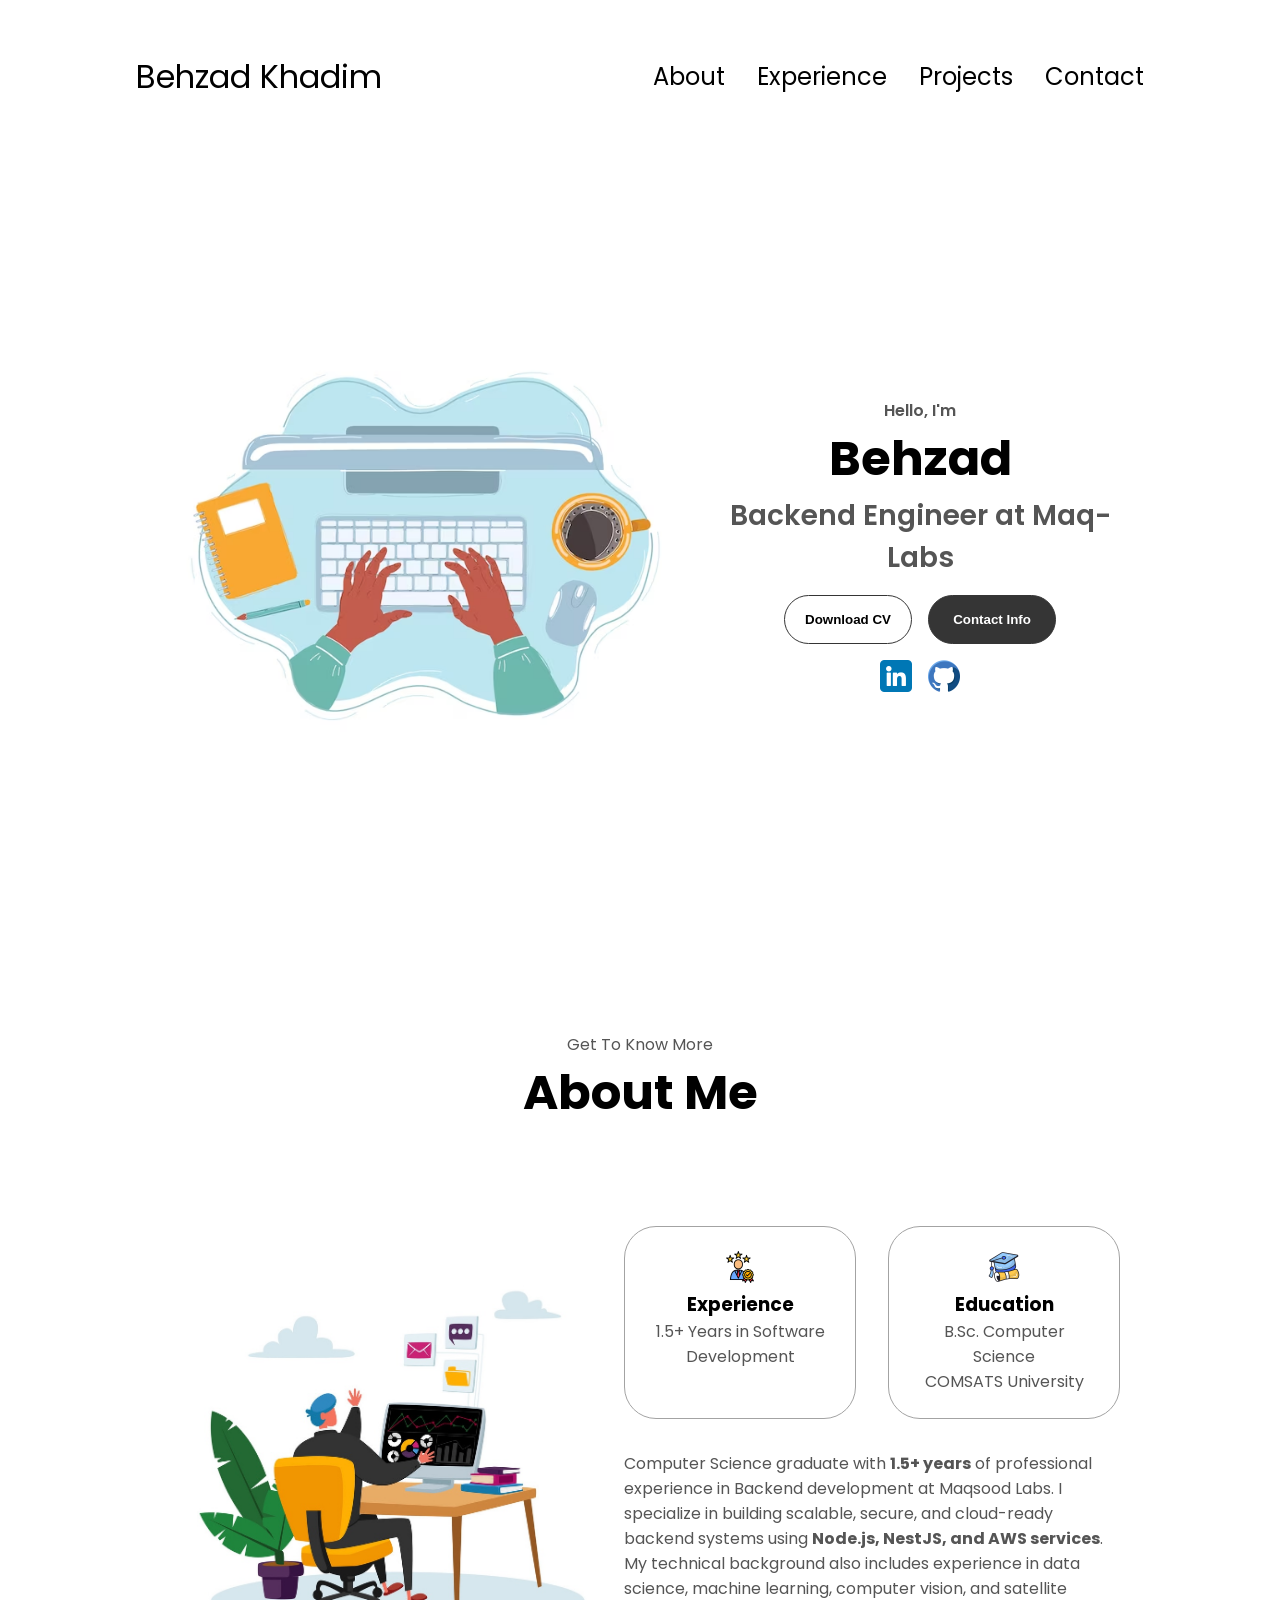
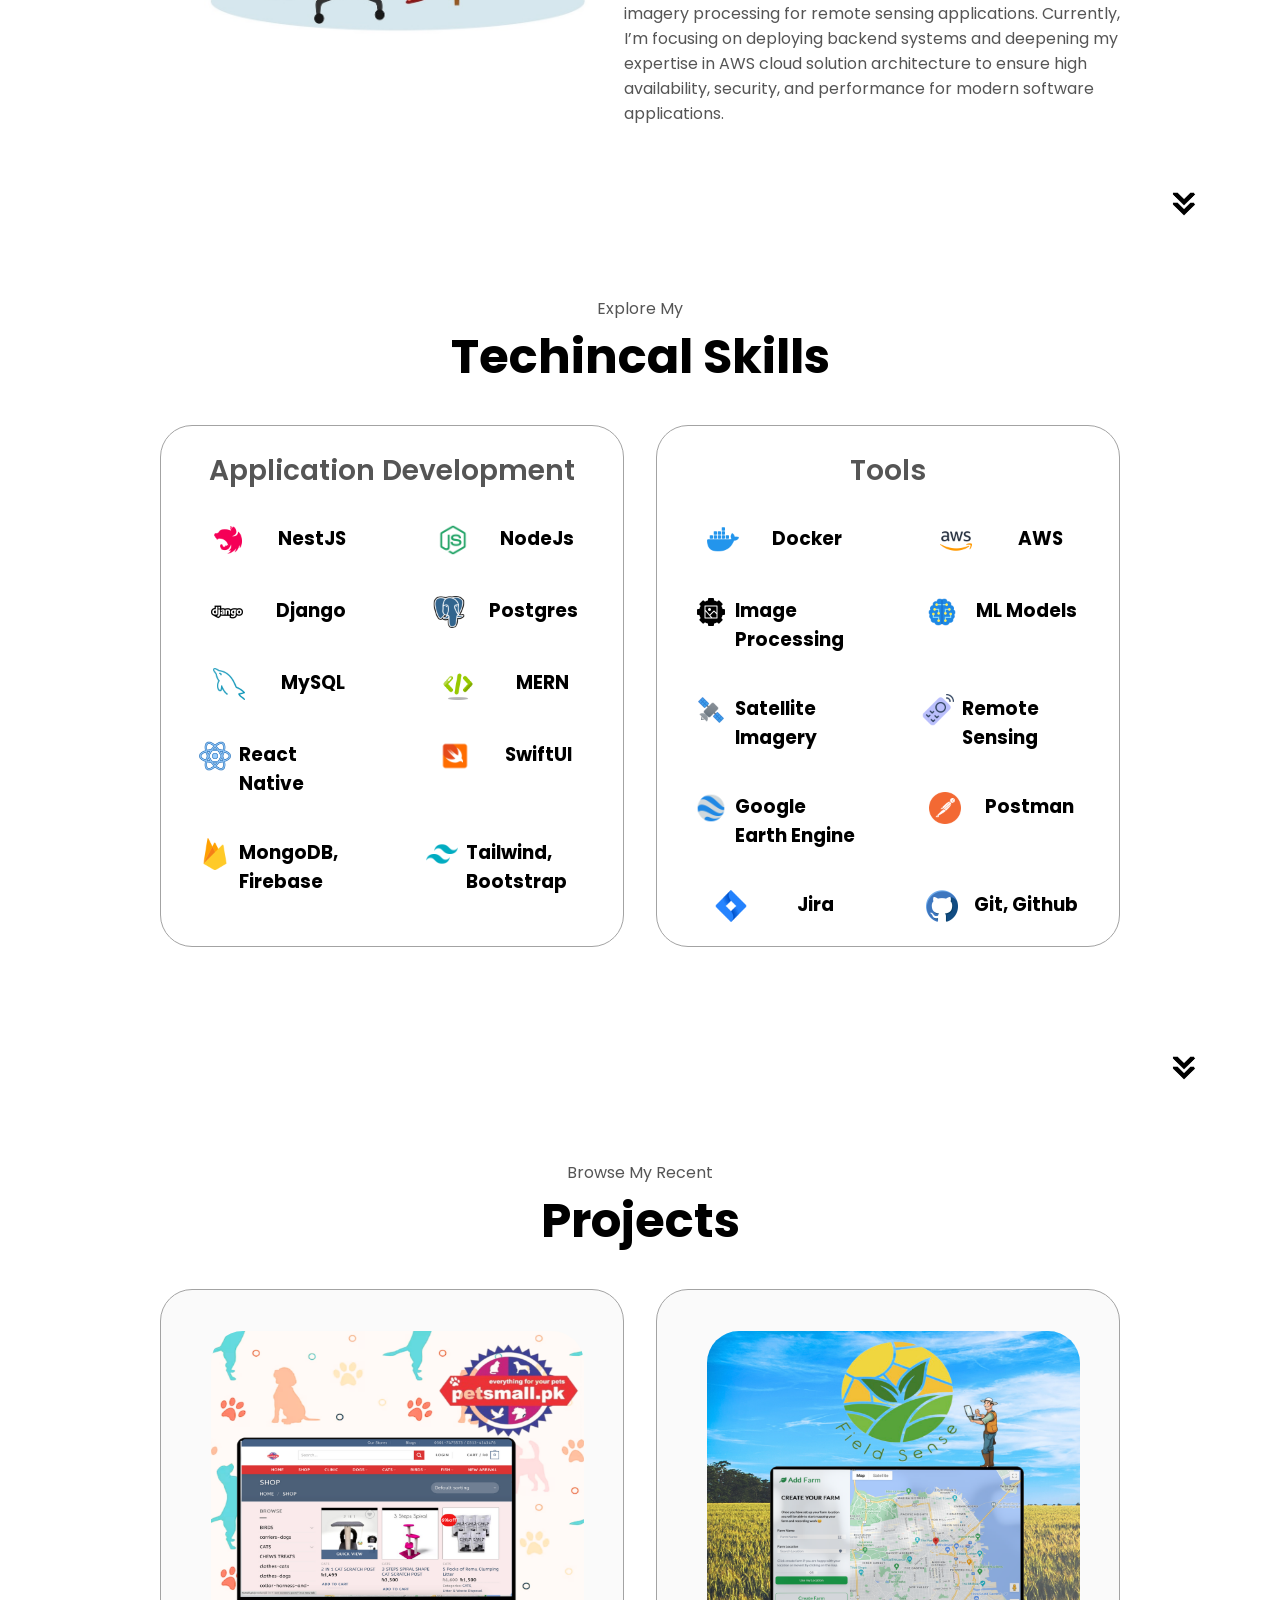
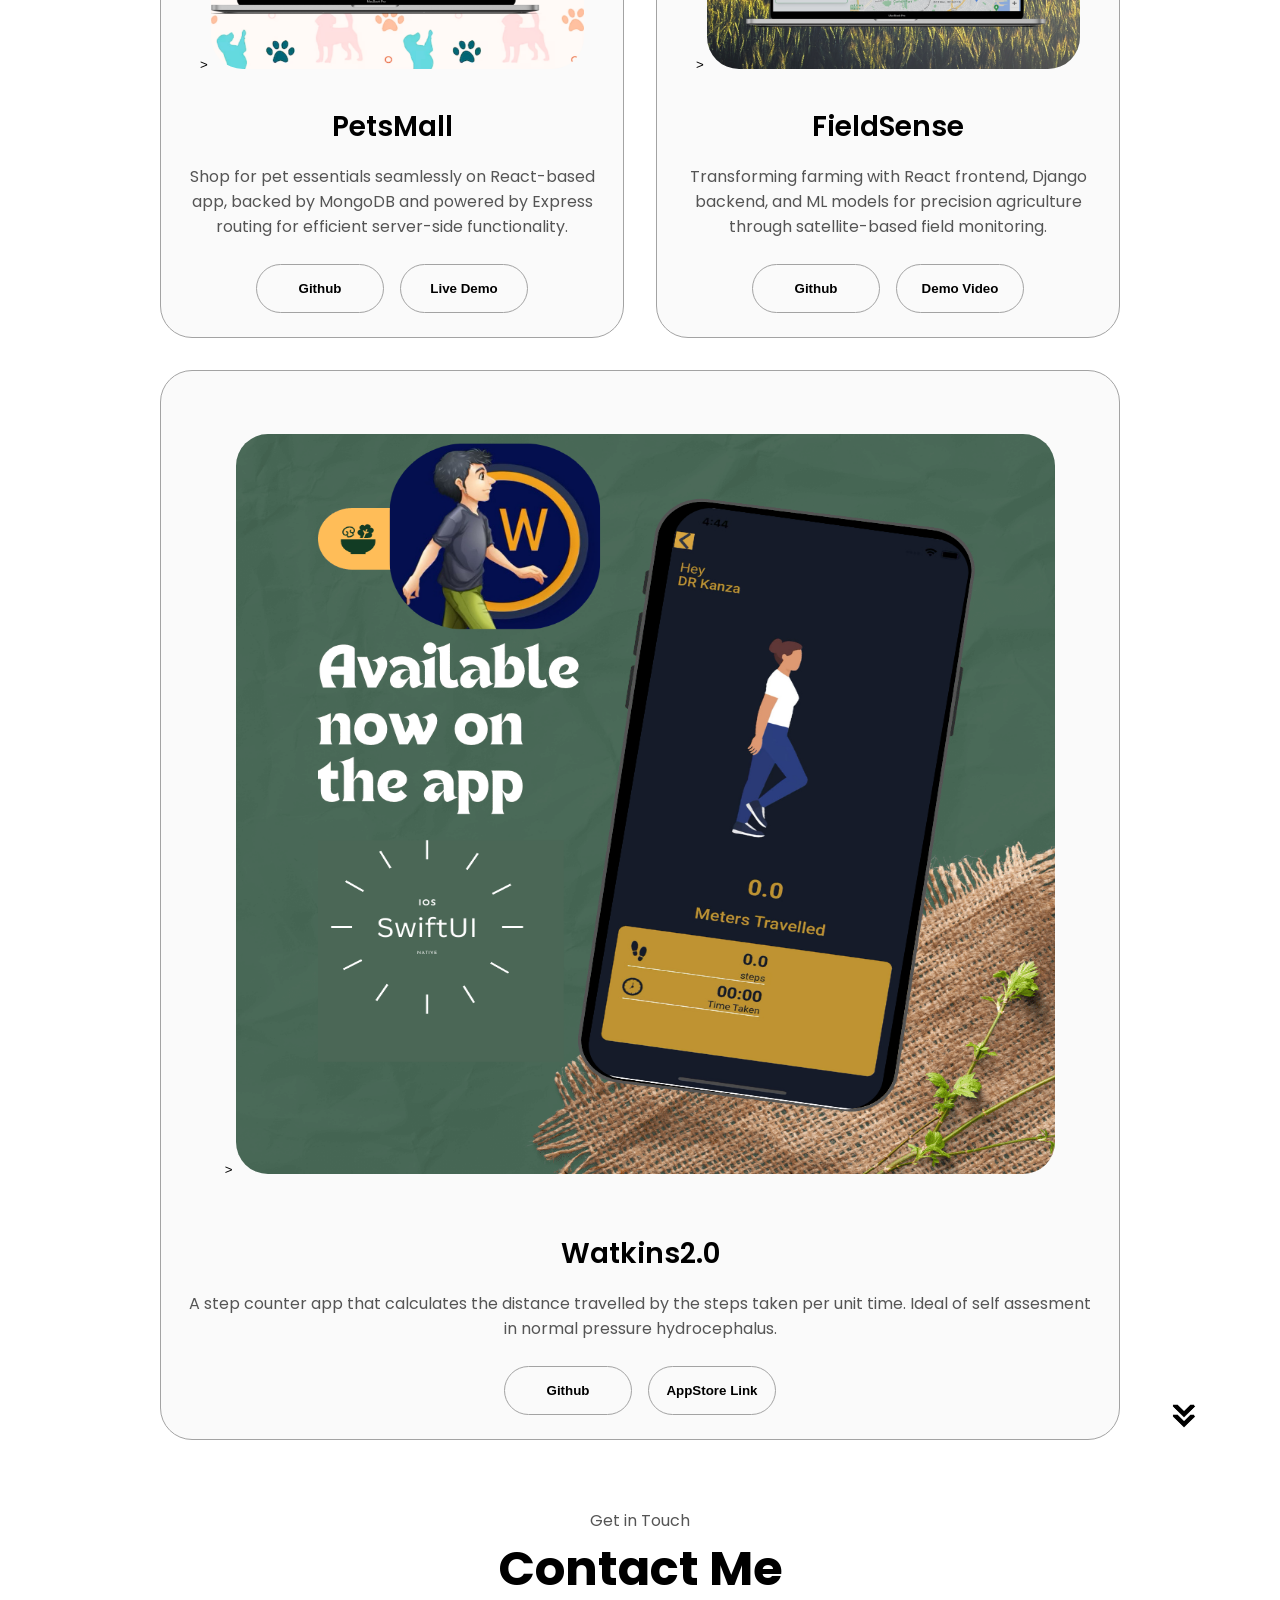
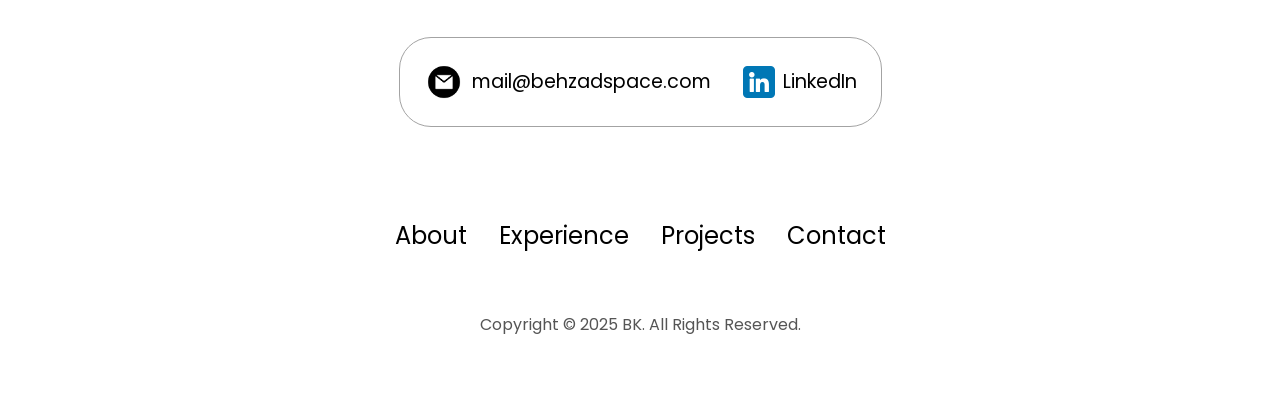
==== commit ab64ab50: "Updated the new cv + 1.5 year exerpience + icons" ====
--- a/index.html
+++ b/index.html
@@ -4,7 +4,9 @@
     <meta charset="UTF-8" />
     <meta http-equiv="X-UA-Compatible" content="IE=edge" />
     <meta name="viewport" content="width=device-width, initial-scale=1.0" />
-    <title>My Portfolio</title>
+    <meta name="description" content="behzad khadim porfolio website ">
+
+    <title>Behzad@work</title>
     <link rel="stylesheet" href="style.css" />
     <link rel="stylesheet" href="mediaqueries.css" />
   </head>
@@ -44,7 +46,7 @@
       <div class="section__text">
         <p class="section__text__p1">Hello, I'm</p>
         <h1 class="title">Behzad</h1>
-        <p class="section__text__p2">Computer Science Grad</p>
+        <p class="section__text__p2">Backend Engineer at Maq-Labs</p>
         <div class="btn-container">
           <button
             class="btn btn-color-2"
@@ -87,16 +89,16 @@
           <div class="about-containers">
             <div class="details-container">
               <img
-                src="./assets/experience.png"
+                src="./assets/best-employee.png"
                 alt="Experience icon"
                 class="icon"
               />
-              <h3>Projects</h3>
-              <p>5+ Projects <br> Scroll to Check them out</p>
+              <h3>Experience</h3>
+              <p>1.5+ Years in Software Development<br></p>
             </div>
             <div class="details-container">
               <img
-                src="./assets/education.png"
+                src="./assets/graduation.png"
                 alt="Education icon"
                 class="icon"
               />
@@ -106,8 +108,7 @@
           </div>
           <div class="text-container">
             <p>
-              Computer Science graduate, competent in mobile application development with native IOS and react native. Strong knowledge of data science techniques, image processing works, machine learning, computer vision applications, and the full stack. 
-              Currently exploring the advancements and powers of GIS, satellite imagery processing technologies and remote sensing.
+              Computer Science graduate with <b>1.5+ years</b> of professional experience in Backend development at Maqsood Labs. I specialize in building scalable, secure, and cloud-ready backend systems using <b>Node.js, NestJS, and AWS services</b>. My technical background also includes experience in data science, machine learning, computer vision, and satellite imagery processing for remote sensing applications. Currently, I’m focusing on deploying backend systems and deepening my expertise in AWS cloud solution architecture to ensure high availability, security, and performance for modern software applications.
   
             </p>
           </div>
@@ -130,6 +131,67 @@
             <div class="article-container">
               <article>
                 <img
+                  src="./assets/icons8-nestjs-48.png"
+                  alt="Experience icon"
+                  class="icon"
+                />
+                <div>
+                  <h3>NestJS</h3>
+                </div>
+              </article>
+              <article>
+                <img
+                  src="./assets/icons8-node-js-144.png"
+                  alt="Experience icon"
+                  class="icon"
+                />
+                <div>
+                  <h3>NodeJs
+                  </h3>
+                </div>
+              </article>
+              <article>
+                <img
+                  src="./assets/django.png"
+                  alt="Experience icon"
+                  class="icon"
+                />
+                <div>
+                  <h3>Django</h3>
+                </div>
+              </article>
+              <article>
+                <img
+                  src="./assets/icons8-postgresql-96.png"
+                  alt="Experience icon"
+                  class="icon"
+                />
+                <div>
+                  <h3>Postgres</h3>
+                </div>
+              </article>
+              <article>
+                <img
+                  src="./assets/icons8-mysql-96.png"
+                  alt="Experience icon"
+                  class="icon"
+                />
+                <div>
+                  <h3>MySQL</h3>
+                </div>
+              </article>
+              <article>
+                <img
+                  src="./assets/icons8-code-100.png"
+                  alt="Experience icon"
+                  class="icon"
+                />
+                <div>
+                  <h3>MERN</h3>
+                </div>
+              </article>
+              <article>
+                <img
                   src="./assets/icons8-react-120.png"
                   alt="Experience icon"
                   class="icon"
@@ -145,29 +207,20 @@
                   class="icon"
                 />
                 <div>
-                  <h3>SwiftUI, UIKit</h3>
-                </div>
-              </article>
-              <article>
-                <img
-                  src="./assets/icons8-add-database-100.png"
-                  alt="Experience icon"
-                  class="icon"
-                />
-                <div>
-                  <h3>MongoDB, MySQL</h3>
-                </div>
-              </article>
-              <article>
-                <img
-                  src="./assets/checkmark.png"
-                  alt="Experience icon"
-                  class="icon"
-                />
-                <div>
-                  <h3>MERN Stack</h3>
-                </div>
-              </article>
+                  <h3>SwiftUI</h3>
+                </div>
+              </article>
+              <article>
+                <img
+                  src="./assets/icons8-firebase-96.png"
+                  alt="Experience icon"
+                  class="icon"
+                />
+                <div>
+                  <h3>MongoDB, Firebase</h3>
+                </div>
+              </article>
+             
               <article>
                 <img
                   src="./assets/icons8-tailwind-css-144.png"
@@ -178,16 +231,7 @@
                   <h3>Tailwind, Bootstrap</h3>
                   </div>
               </article>
-              <article>
-                <img
-                  src="./assets/django.png"
-                  alt="Experience icon"
-                  class="icon"
-                />
-                <div>
-                  <h3>Django Backend</h3>
-                </div>
-              </article>
+             
             </div>
           </div>
           <div class="details-container">
@@ -195,6 +239,26 @@
             <div class="article-container">
               <article>
                 <img
+                  src="./assets/icons8-docker-96.png"
+                  alt="Experience icon"
+                  class="icon"
+                />
+                <div>
+                  <h3>Docker</h3>
+                </div>
+              </article>
+              <article>
+                <img
+                  src="./assets/icons8-aws-96.png"
+                  alt="Experience icon"
+                  class="icon"
+                />
+                <div>
+                  <h3>AWS</h3>
+                </div>
+              </article>
+              <article>
+                <img
                   src="./assets/icons8-image-processing-64.png"
                   alt="Experience icon"
                   class="icon"
@@ -241,6 +305,26 @@
                 />
                 <div>
                   <h3>Google Earth Engine</h3>
+                </div>
+              </article>
+              <article>
+                <img
+                  src="./assets/icons8-postman-inc-48.png"
+                  alt="Experience icon"
+                  class="icon"
+                />
+                <div>
+                  <h3>Postman</h3>
+                </div>
+              </article>
+              <article>
+                <img
+                  src="./assets/icons8-jira-96.png"
+                  alt="Experience icon"
+                  class="icon"
+                />
+                <div>
+                  <h3>Jira</h3>
                 </div>
               </article>
               <article>
@@ -381,7 +465,7 @@
             alt="Email icon"
             class="icon contact-icon email-icon"
           />
-          <p><a href="mailto:mail@behzadkhadim.com">mail@behzadkhadim.com</a></p>
+          <p><a href="mailto:mail@behzadspace.com">mail@behzadspace.com</a></p>
         </div>
         <div class="contact-info-container">
           <img
@@ -404,7 +488,7 @@
           </ul>
         </div>
       </nav>
-      <p>Copyright &#169; 2024 BK-boomboss. All Rights Reserved.</p>
+      <p>Copyright &#169; 2025 BK. All Rights Reserved.</p>
     </footer>
     <script src="script.js"></script>
   </body>
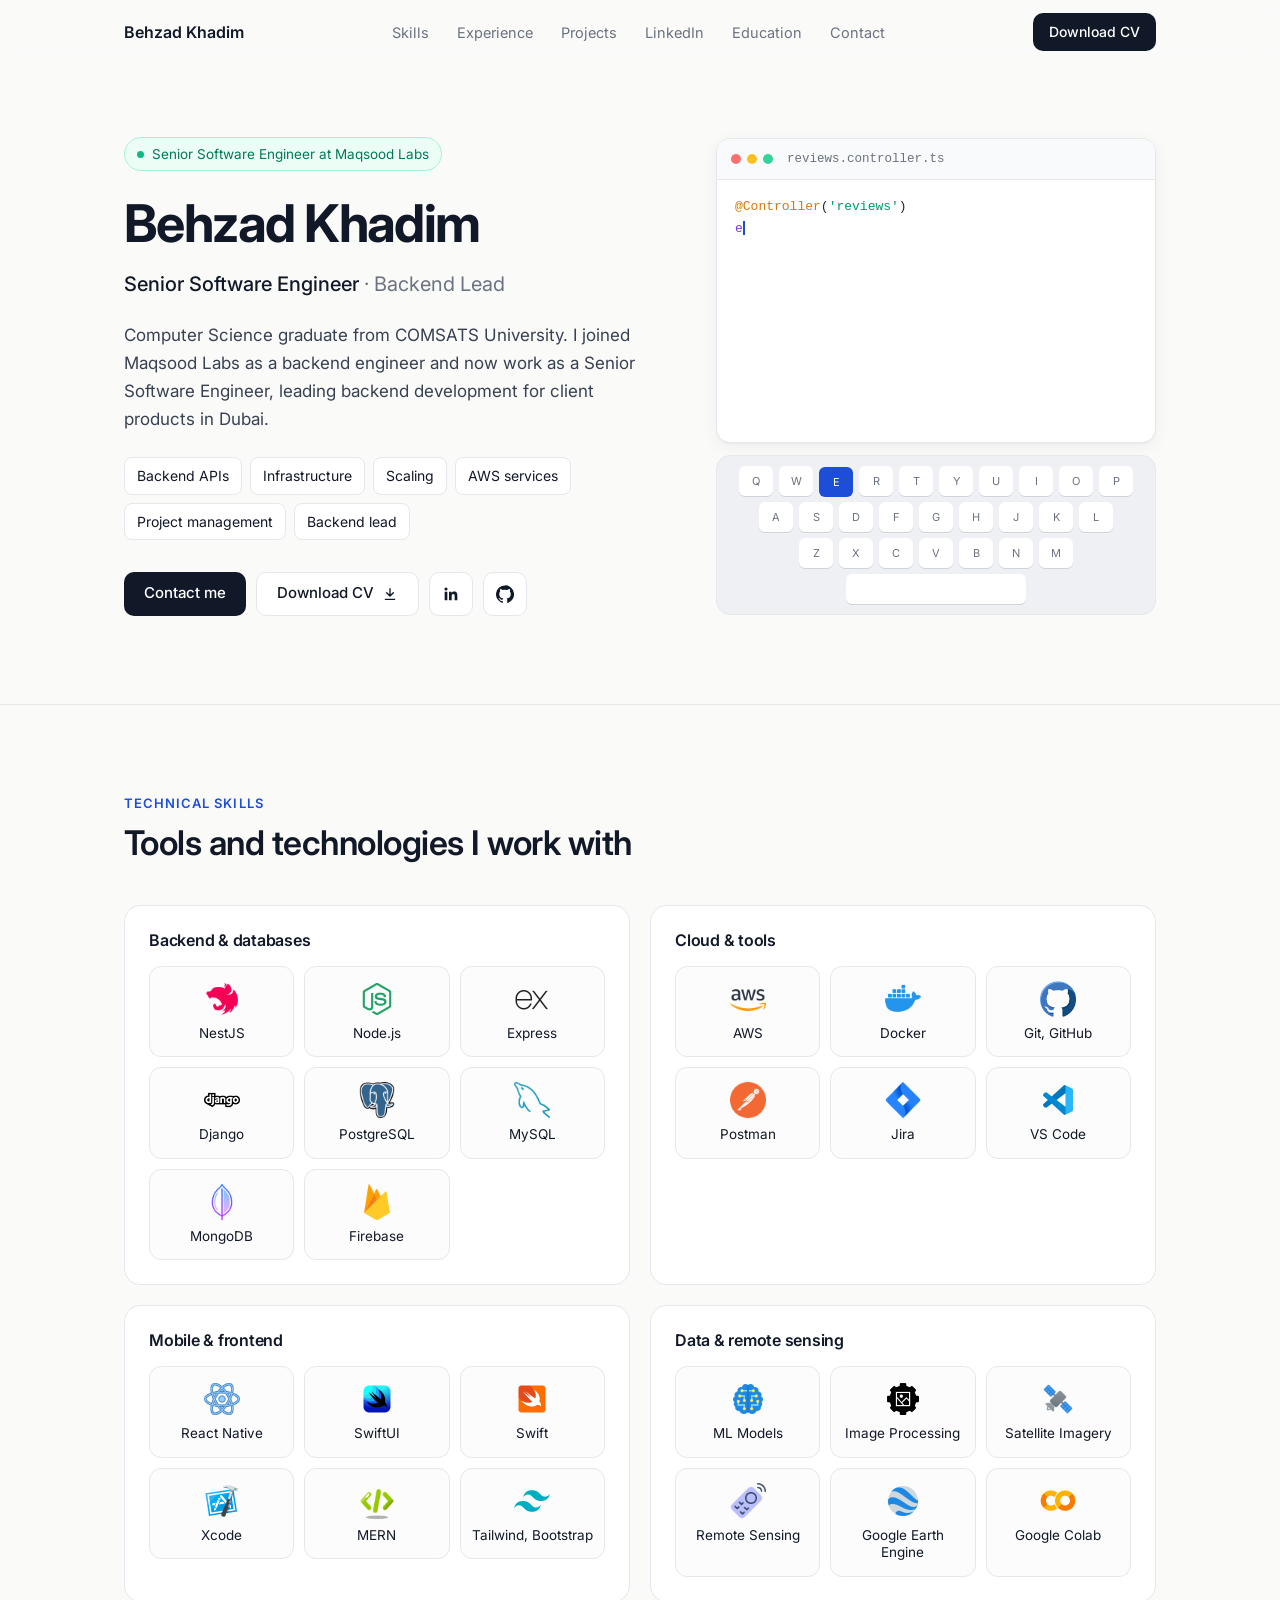
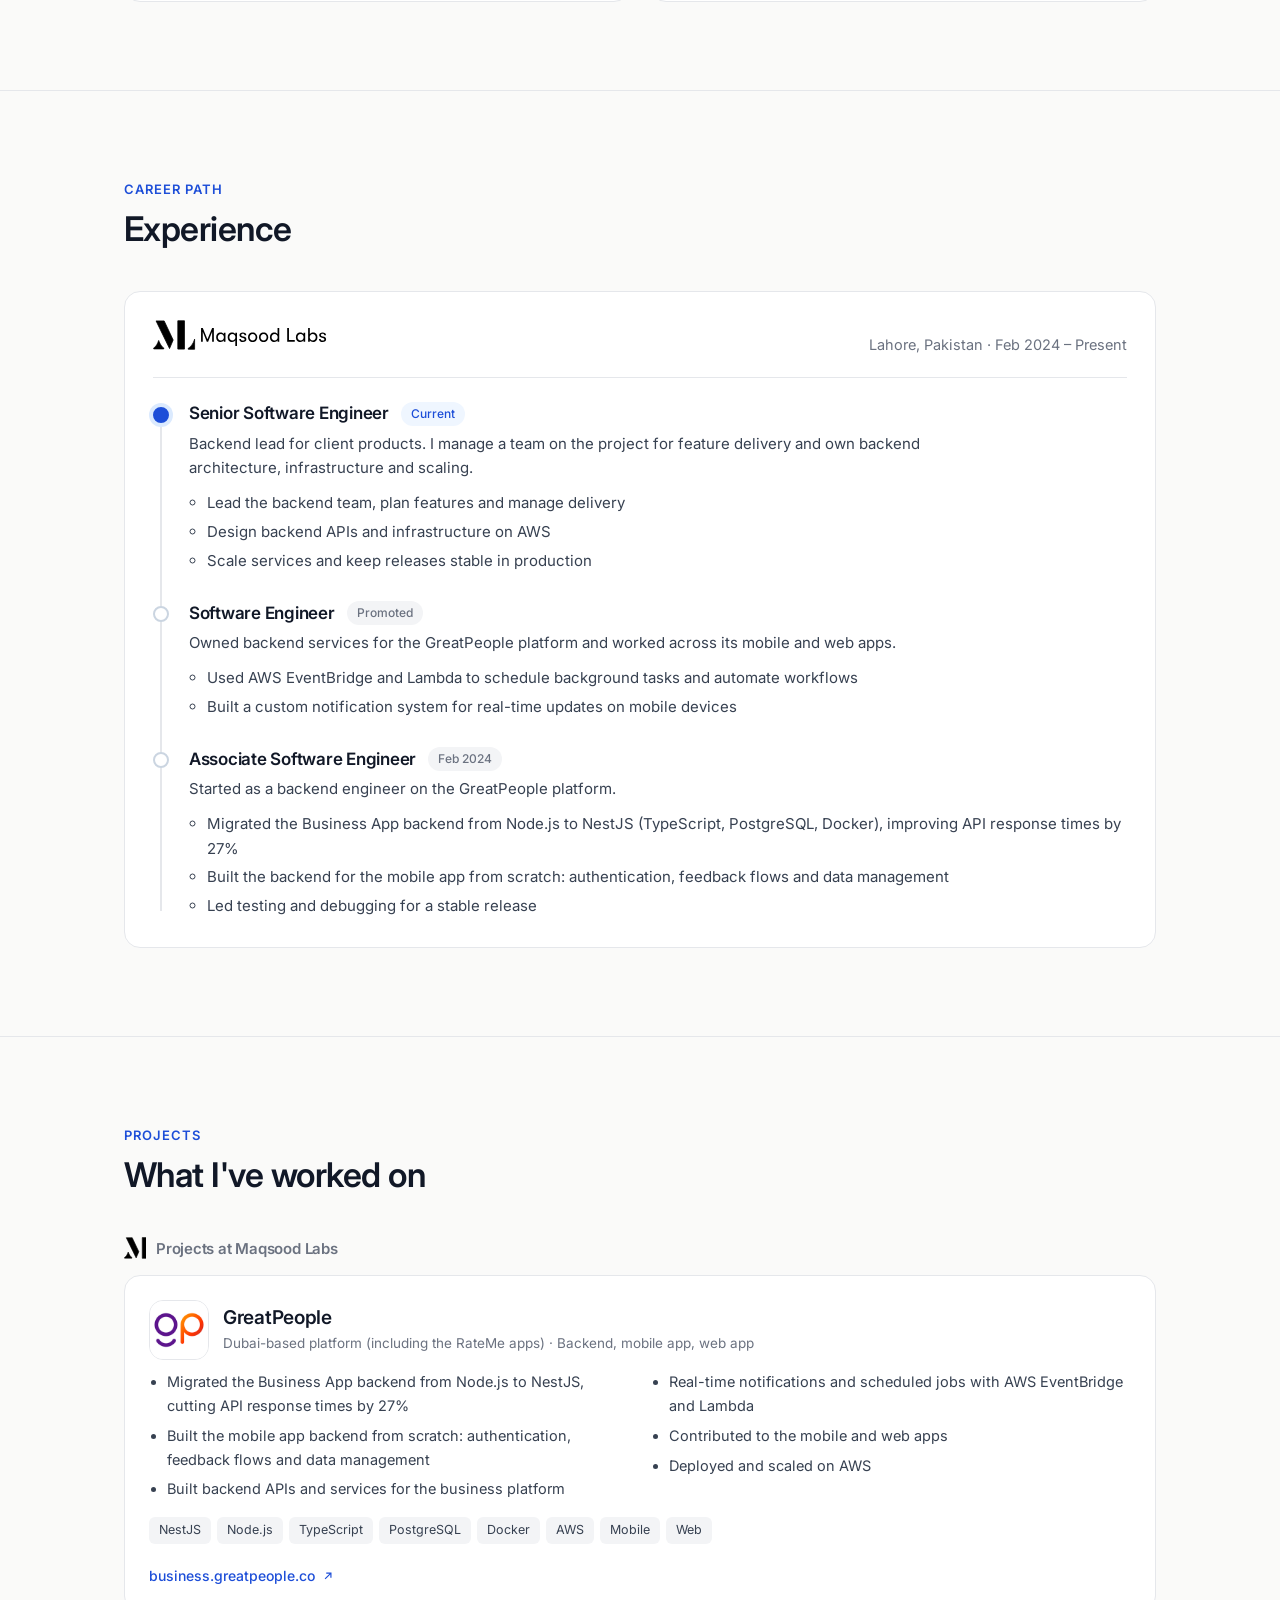
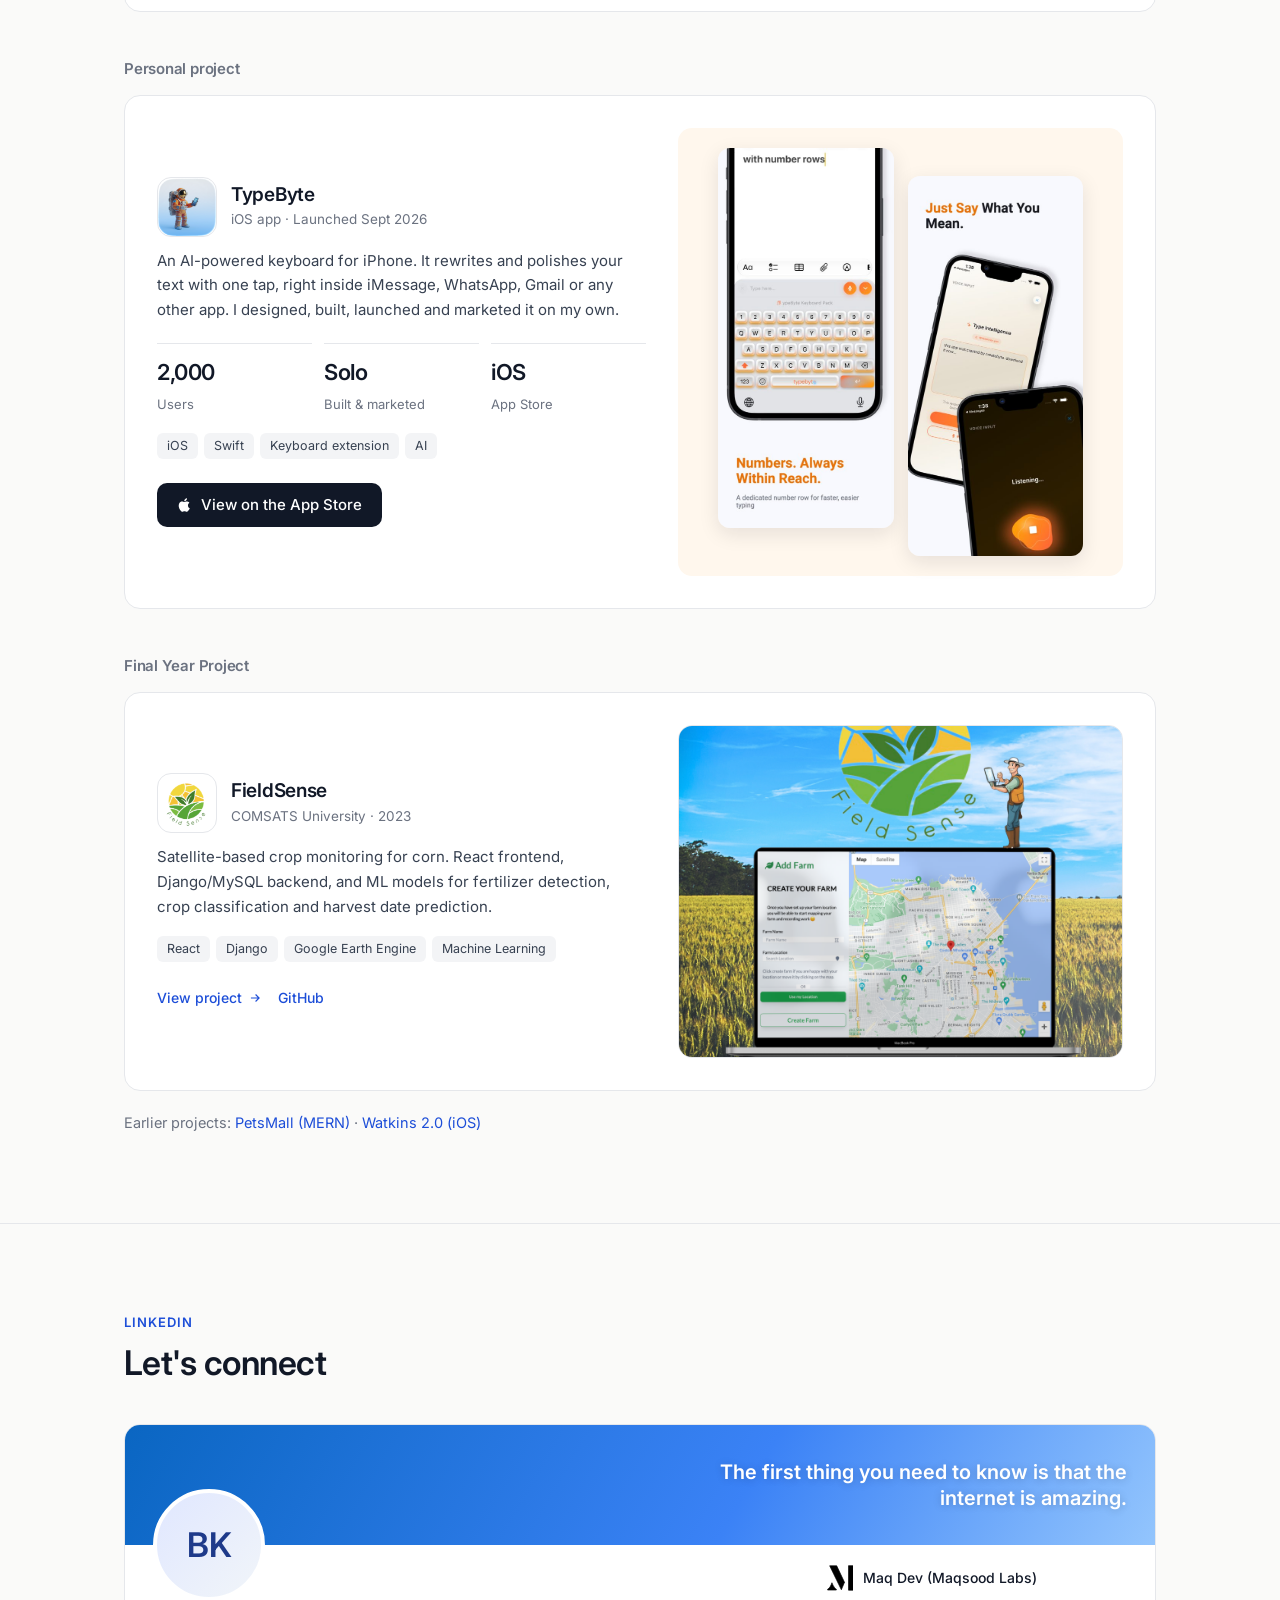
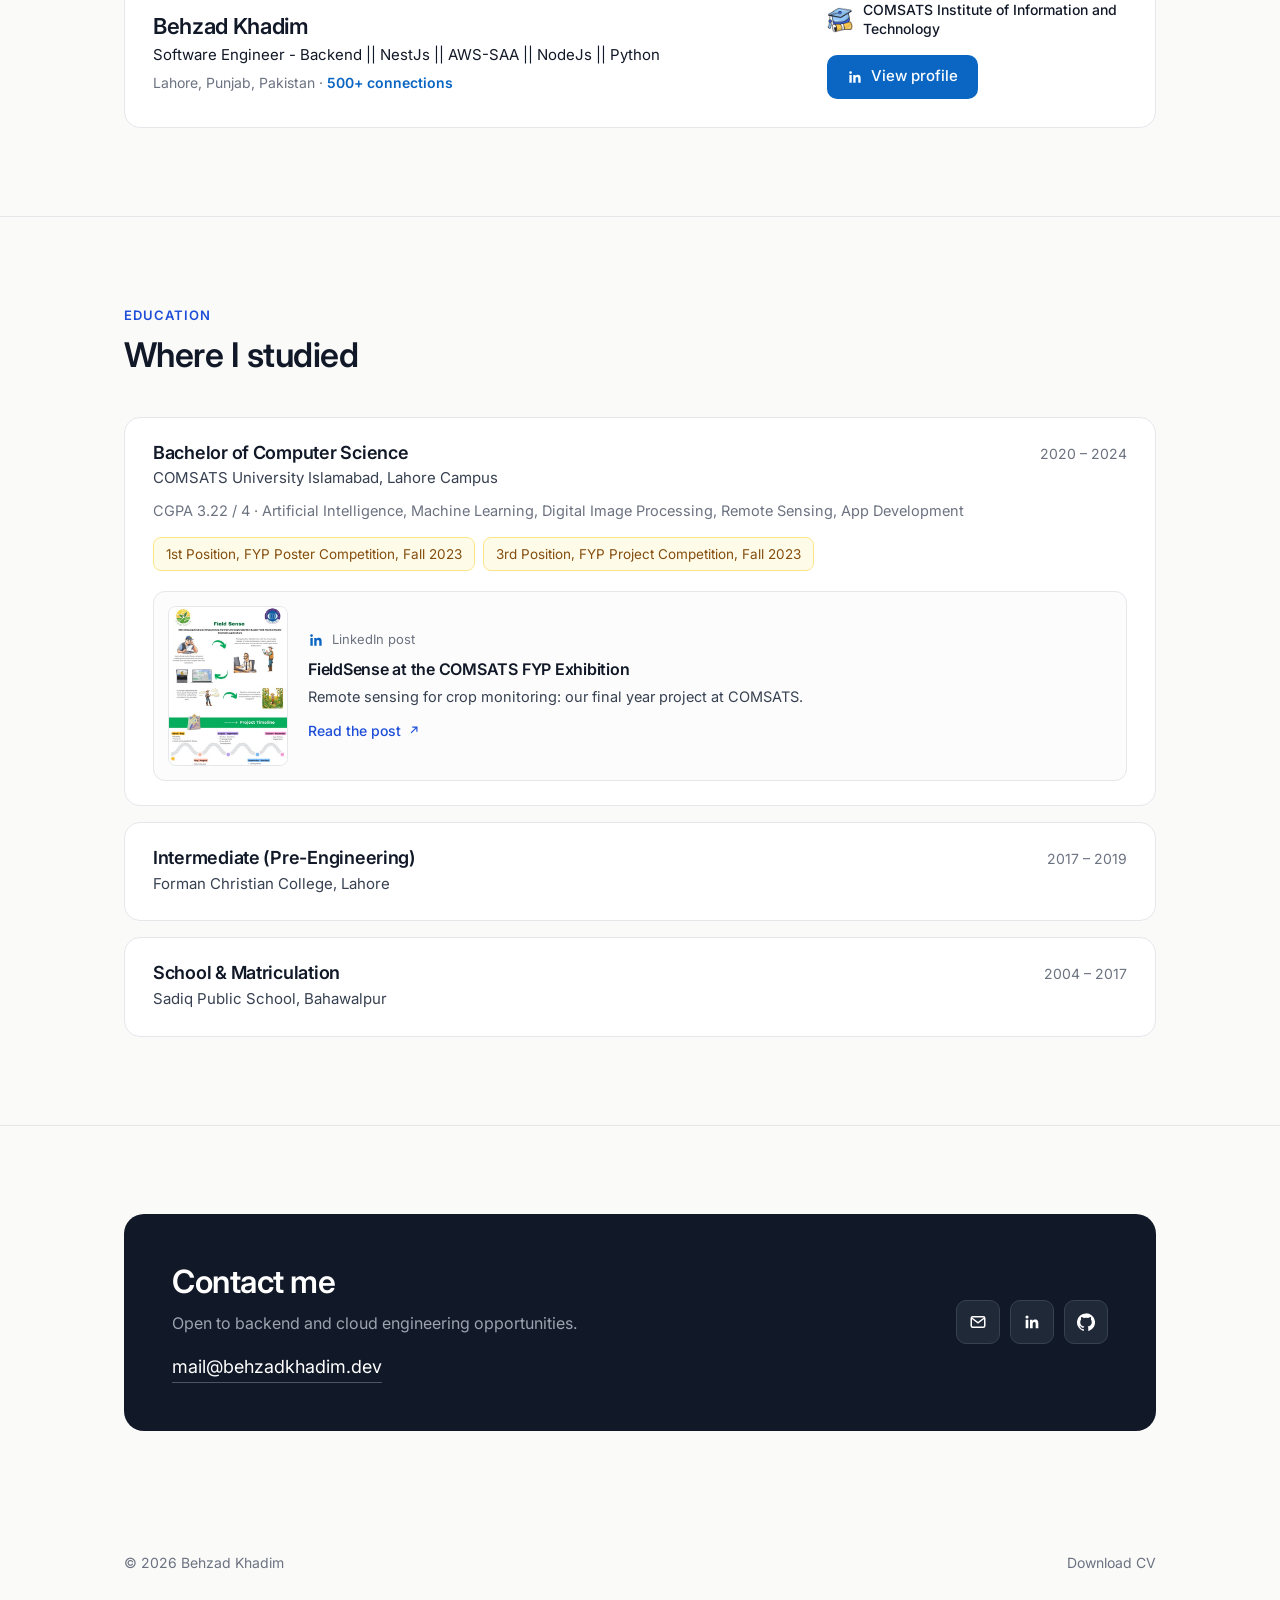
==== commit 5e3427c6: "Update hte portfolio website" ====
--- a/index.html
+++ b/index.html
@@ -2,494 +2,398 @@
 <html lang="en">
   <head>
     <meta charset="UTF-8" />
-    <meta http-equiv="X-UA-Compatible" content="IE=edge" />
     <meta name="viewport" content="width=device-width, initial-scale=1.0" />
-    <meta name="description" content="behzad khadim porfolio website ">
-
-    <title>Behzad@work</title>
-    <link rel="stylesheet" href="style.css" />
-    <link rel="stylesheet" href="mediaqueries.css" />
+    <title>Behzad Khadim — Senior Software Engineer</title>
+    <meta name="description" content="Behzad Khadim — Senior Software Engineer at Maqsood Labs. Backend APIs, infrastructure, scaling, AWS and backend team lead." />
+    <meta name="theme-color" content="#fafaf9" />
+    <meta property="og:title" content="Behzad Khadim — Senior Software Engineer" />
+    <meta property="og:description" content="Backend APIs, infrastructure, scaling and AWS. Senior Software Engineer at Maqsood Labs." />
+    <link rel="icon" href="data:image/svg+xml,%3Csvg xmlns='http://www.w3.org/2000/svg' viewBox='0 0 64 64'%3E%3Crect width='64' height='64' rx='14' fill='%23111827'/%3E%3Ctext x='50%25' y='54%25' text-anchor='middle' dominant-baseline='middle' font-family='Arial' font-weight='700' font-size='28' fill='white'%3EBK%3C/text%3E%3C/svg%3E" />
+    <link rel="preconnect" href="https://fonts.googleapis.com" />
+    <link rel="preconnect" href="https://fonts.gstatic.com" crossorigin />
+    <link href="https://fonts.googleapis.com/css2?family=Inter:wght@400;500;600;700&display=swap" rel="stylesheet" />
+    <link rel="stylesheet" href="site.css" />
+    <script>document.documentElement.classList.add("js");</script>
   </head>
   <body>
-    <nav id="desktop-nav">
-      <div class="logo">Behzad Khadim</div>
-      <div>
+    <!-- Navigation -->
+    <header class="nav" id="nav">
+      <div class="container nav-inner">
+        <a href="#top" class="brand">Behzad Khadim</a>
         <ul class="nav-links">
-          <li><a href="#about">About</a></li>
+          <li><a href="#skills">Skills</a></li>
           <li><a href="#experience">Experience</a></li>
           <li><a href="#projects">Projects</a></li>
+          <li><a href="#linkedin">LinkedIn</a></li>
+          <li><a href="#education">Education</a></li>
           <li><a href="#contact">Contact</a></li>
         </ul>
+        <a class="btn btn-primary" href="./assets/cv.pdf" target="_blank" rel="noopener">Download CV</a>
+        <button class="nav-toggle" aria-label="Open menu" aria-expanded="false">
+          <svg viewBox="0 0 24 24" fill="none" stroke="currentColor" stroke-width="2" stroke-linecap="round"><path d="M4 7h16M4 12h16M4 17h16" /></svg>
+        </button>
       </div>
-    </nav>
-    <nav id="hamburger-nav">
-      <div class="logo">Behzad Khadim</div>
-      <div class="hamburger-menu">
-        <div class="hamburger-icon" onclick="toggleMenu()">
-          <span></span>
-          <span></span>
-          <span></span>
-        </div>
-        <div class="menu-links">
-          <li><a href="#about" onclick="toggleMenu()">About</a></li>
-          <li><a href="#experience" onclick="toggleMenu()">Experience</a></li>
-          <li><a href="#projects" onclick="toggleMenu()">Projects</a></li>
-          <li><a href="#contact" onclick="toggleMenu()">Contact</a></li>
-        </div>
+      <nav class="mobile-menu" aria-label="Mobile">
+        <a href="#skills">Skills</a>
+        <a href="#experience">Experience</a>
+        <a href="#projects">Projects</a>
+        <a href="#linkedin">LinkedIn</a>
+        <a href="#education">Education</a>
+        <a href="#contact">Contact</a>
+        <a href="./assets/cv.pdf" target="_blank" rel="noopener">Download CV</a>
+      </nav>
+    </header>
+
+    <main id="top">
+      <!-- Intro -->
+      <section class="hero" id="about">
+        <div class="container hero-grid">
+          <div>
+            <span class="status"><i></i>Senior Software Engineer at Maqsood Labs</span>
+            <h1>Behzad Khadim</h1>
+            <p class="role">Senior Software Engineer <span>· Backend Lead</span></p>
+            <p class="lead">
+              Computer Science graduate from COMSATS University. I joined Maqsood Labs as a backend engineer and now work as a
+              Senior Software Engineer, leading backend development for client products in Dubai.
+            </p>
+            <ul class="focus" aria-label="Areas of experience">
+              <li>Backend APIs</li>
+              <li>Infrastructure</li>
+              <li>Scaling</li>
+              <li>AWS services</li>
+              <li>Project management</li>
+              <li>Backend lead</li>
+            </ul>
+            <div class="hero-actions">
+              <a class="btn btn-primary" href="#contact">Contact me</a>
+              <a class="btn btn-outline" href="./assets/cv.pdf" target="_blank" rel="noopener">
+                Download CV
+                <svg viewBox="0 0 24 24" fill="none" stroke="currentColor" stroke-width="2" stroke-linecap="round"><path d="M12 4v11m-5-5 5 5 5-5M5 20h14" /></svg>
+              </a>
+              <a class="icon-btn" href="https://www.linkedin.com/in/behzadkhadim5811/" target="_blank" rel="noopener" aria-label="LinkedIn">
+                <svg viewBox="0 0 24 24"><path d="M20.45 20.45h-3.56v-5.57c0-1.33-.02-3.04-1.85-3.04-1.86 0-2.14 1.45-2.14 2.94v5.67H9.35V9h3.41v1.56h.05c.48-.9 1.64-1.85 3.37-1.85 3.6 0 4.27 2.37 4.27 5.46v6.28zM5.34 7.43a2.06 2.06 0 1 1 0-4.13 2.06 2.06 0 0 1 0 4.13zM7.12 20.45H3.56V9h3.56v11.45z" /></svg>
+              </a>
+              <a class="icon-btn" href="https://github.com/boomboss200" target="_blank" rel="noopener" aria-label="GitHub">
+                <svg viewBox="0 0 24 24"><path d="M12 .5a12 12 0 0 0-3.8 23.38c.6.11.82-.26.82-.58v-2.03c-3.34.73-4.04-1.61-4.04-1.61-.55-1.39-1.33-1.76-1.33-1.76-1.09-.74.08-.73.08-.73 1.2.09 1.84 1.24 1.84 1.24 1.07 1.83 2.8 1.3 3.49 1 .1-.78.42-1.3.76-1.6-2.67-.3-5.47-1.33-5.47-5.93 0-1.31.47-2.38 1.24-3.22-.13-.3-.54-1.52.12-3.18 0 0 1-.32 3.3 1.23a11.5 11.5 0 0 1 6 0c2.29-1.55 3.3-1.23 3.3-1.23.66 1.66.25 2.88.12 3.18.77.84 1.24 1.91 1.24 3.22 0 4.61-2.81 5.62-5.48 5.92.43.37.81 1.1.81 2.22v3.29c0 .32.22.7.82.58A12 12 0 0 0 12 .5z" /></svg>
+              </a>
+            </div>
+          </div>
+          <div class="desk" aria-hidden="true">
+            <div class="editor">
+              <div class="editor-bar"><i></i><i></i><i></i><span>reviews.controller.ts</span></div>
+              <pre class="code"><code id="code"></code><span class="caret"></span></pre>
+            </div>
+            <div class="keyboard" id="keyboard"></div>
+          </div>
+        </div>
+      </section>
+
+      <!-- Technical skills -->
+      <section class="section" id="skills">
+        <div class="container">
+          <div class="section-head reveal">
+            <p class="eyebrow">Technical skills</p>
+            <h2 class="section-title">Tools and technologies I work with</h2>
+          </div>
+          <div class="skill-groups">
+            <div class="skill-group reveal">
+              <h3>Backend &amp; databases</h3>
+              <ul class="skills">
+                <li><img src="./assets/icons8-nestjs-48.png" alt="" />NestJS</li>
+                <li><img src="./assets/icons8-node-js-144.png" alt="" />Node.js</li>
+                <li><img src="./assets/icons8-express-js-144.png" alt="" />Express</li>
+                <li><img src="./assets/django.png" alt="" />Django</li>
+                <li><img src="./assets/icons8-postgresql-96.png" alt="" />PostgreSQL</li>
+                <li><img src="./assets/icons8-mysql-96.png" alt="" />MySQL</li>
+                <li><img src="./assets/icons8-mongo-db-96.png" alt="" />MongoDB</li>
+                <li><img src="./assets/icons8-firebase-96.png" alt="" />Firebase</li>
+              </ul>
+            </div>
+            <div class="skill-group reveal">
+              <h3>Cloud &amp; tools</h3>
+              <ul class="skills">
+                <li><img src="./assets/icons8-aws-96.png" alt="" />AWS</li>
+                <li><img src="./assets/icons8-docker-96.png" alt="" />Docker</li>
+                <li><img src="./assets/github.png" alt="" />Git, GitHub</li>
+                <li><img src="./assets/icons8-postman-inc-48.png" alt="" />Postman</li>
+                <li><img src="./assets/icons8-jira-96.png" alt="" />Jira</li>
+                <li><img src="./assets/icons8-vs-code-144.png" alt="" />VS Code</li>
+              </ul>
+            </div>
+            <div class="skill-group reveal">
+              <h3>Mobile &amp; frontend</h3>
+              <ul class="skills">
+                <li><img src="./assets/icons8-react-120.png" alt="" />React Native</li>
+                <li><img src="./assets/icons8-swiftui-144.png" alt="" />SwiftUI</li>
+                <li><img src="./assets/icons8-swift-144.png" alt="" />Swift</li>
+                <li><img src="./assets/icons8-xcode-144.png" alt="" />Xcode</li>
+                <li><img src="./assets/icons8-code-100.png" alt="" />MERN</li>
+                <li><img src="./assets/icons8-tailwind-css-144.png" alt="" />Tailwind, Bootstrap</li>
+              </ul>
+            </div>
+            <div class="skill-group reveal">
+              <h3>Data &amp; remote sensing</h3>
+              <ul class="skills">
+                <li><img src="./assets/icons8-machine-learning-96.png" alt="" />ML Models</li>
+                <li><img src="./assets/icons8-image-processing-64.png" alt="" />Image Processing</li>
+                <li><img src="./assets/icons8-satellite-96.png" alt="" />Satellite Imagery</li>
+                <li><img src="./assets/icons8-remote-control-96.png" alt="" />Remote Sensing</li>
+                <li><img src="./assets/icons8-google-earth-144.png" alt="" />Google Earth Engine</li>
+                <li><img src="./assets/icons8-colaboratory-144.png" alt="" />Google Colab</li>
+              </ul>
+            </div>
+          </div>
+        </div>
+      </section>
+
+      <!-- Career path -->
+      <section class="section" id="experience">
+        <div class="container">
+          <div class="section-head reveal">
+            <p class="eyebrow">Career path</p>
+            <h2 class="section-title">Experience</h2>
+          </div>
+          <article class="company reveal">
+            <div class="company-head">
+              <h3 class="company-name"><img src="./assets/logos/maqsoodlabs.svg" alt="Maqsood Labs" class="ml-logo" /></h3>
+              <span class="meta">Lahore, Pakistan · Feb 2024 – Present</span>
+            </div>
+            <ol class="timeline">
+              <li class="current">
+                <div class="step-head"><h4>Senior Software Engineer</h4><span class="badge">Current</span></div>
+                <p>Backend lead for client products. I manage a team on the project for feature delivery and own backend architecture, infrastructure and scaling.</p>
+                <ul class="points">
+                  <li>Lead the backend team, plan features and manage delivery</li>
+                  <li>Design backend APIs and infrastructure on AWS</li>
+                  <li>Scale services and keep releases stable in production</li>
+                </ul>
+              </li>
+              <li>
+                <div class="step-head"><h4>Software Engineer</h4><span class="badge muted">Promoted</span></div>
+                <p>Owned backend services for the GreatPeople platform and worked across its mobile and web apps.</p>
+                <ul class="points">
+                  <li>Used AWS EventBridge and Lambda to schedule background tasks and automate workflows</li>
+                  <li>Built a custom notification system for real-time updates on mobile devices</li>
+                </ul>
+              </li>
+              <li>
+                <div class="step-head"><h4>Associate Software Engineer</h4><span class="badge muted">Feb 2024</span></div>
+                <p>Started as a backend engineer on the GreatPeople platform.</p>
+                <ul class="points">
+                  <li>Migrated the Business App backend from Node.js to NestJS (TypeScript, PostgreSQL, Docker), improving API response times by 27%</li>
+                  <li>Built the backend for the mobile app from scratch: authentication, feedback flows and data management</li>
+                  <li>Led testing and debugging for a stable release</li>
+                </ul>
+              </li>
+            </ol>
+          </article>
+        </div>
+      </section>
+
+      <!-- Projects -->
+      <section class="section" id="projects">
+        <div class="container">
+          <div class="section-head reveal">
+            <p class="eyebrow">Projects</p>
+            <h2 class="section-title">What I've worked on</h2>
+          </div>
+
+          <h3 class="subhead first"><img src="./assets/logos/maqsoodlabs.svg" alt="" class="ml-logo sm" />Projects at Maqsood Labs</h3>
+          <article class="project reveal">
+            <div class="project-head">
+              <img class="project-icon lg" src="./assets/logos/greatpeople.png" alt="GreatPeople logo" />
+              <div>
+                <h3>GreatPeople</h3>
+                <p class="kind">Dubai-based platform (including the RateMe apps) · Backend, mobile app, web app</p>
+              </div>
+            </div>
+            <ul class="points two-col">
+              <li>Migrated the Business App backend from Node.js to NestJS, cutting API response times by 27%</li>
+              <li>Built the mobile app backend from scratch: authentication, feedback flows and data management</li>
+              <li>Built backend APIs and services for the business platform</li>
+              <li>Real-time notifications and scheduled jobs with AWS EventBridge and Lambda</li>
+              <li>Contributed to the mobile and web apps</li>
+              <li>Deployed and scaled on AWS</li>
+            </ul>
+            <ul class="tags"><li>NestJS</li><li>Node.js</li><li>TypeScript</li><li>PostgreSQL</li><li>Docker</li><li>AWS</li><li>Mobile</li><li>Web</li></ul>
+            <div class="project-links">
+              <a class="link" href="https://business.greatpeople.co" target="_blank" rel="noopener">business.greatpeople.co
+                <svg viewBox="0 0 24 24" fill="none" stroke="currentColor" stroke-width="2"><path d="M7 17 17 7M9 7h8v8" /></svg>
+              </a>
+            </div>
+          </article>
+
+          <h3 class="subhead">Personal project</h3>
+          <article class="project featured reveal">
+            <div class="featured-copy">
+              <div class="project-head">
+                <img class="project-icon lg" src="./assets/logos/typebyte.png" alt="TypeByte app icon" />
+                <div>
+                  <h3>TypeByte</h3>
+                  <p class="kind">iOS app · Launched Sept 2026</p>
+                </div>
+              </div>
+              <p>An AI-powered keyboard for iPhone. It rewrites and polishes your text with one tap, right inside iMessage, WhatsApp, Gmail or any other app. I designed, built, launched and marketed it on my own.</p>
+              <div class="stats-row">
+                <div><b>2,000</b><span>Users</span></div>
+                <div><b>Solo</b><span>Built &amp; marketed</span></div>
+                <div><b>iOS</b><span>App Store</span></div>
+              </div>
+              <ul class="tags"><li>iOS</li><li>Swift</li><li>Keyboard extension</li><li>AI</li></ul>
+              <div class="project-links">
+                <a class="btn btn-primary" href="https://apps.apple.com/pk/app/typebyte/id6789036395" target="_blank" rel="noopener">
+                  <svg viewBox="0 0 24 24" fill="currentColor"><path d="M16.4 12.6c0-2.6 2.1-3.8 2.2-3.9-1.2-1.8-3.1-2-3.7-2-1.6-.2-3.1.9-3.9.9-.8 0-2-.9-3.4-.9-1.7 0-3.3 1-4.2 2.6-1.8 3.1-.5 7.7 1.3 10.2.9 1.2 1.9 2.6 3.2 2.6 1.3-.1 1.8-.8 3.3-.8 1.6 0 2 .8 3.4.8 1.4 0 2.3-1.3 3.1-2.5 1-1.4 1.4-2.8 1.4-2.9-.1 0-2.7-1-2.7-4.1zM13.9 4.9c.7-.9 1.2-2 1-3.2-1 0-2.3.7-3 1.6-.7.8-1.2 2-1.1 3.1 1.2.1 2.3-.6 3.1-1.5z"/></svg>
+                  View on the App Store
+                </a>
+              </div>
+            </div>
+            <div class="shots">
+              <img src="./assets/typebyte-1.jpg" alt="TypeByte keyboard with a number row" loading="lazy" />
+              <img src="./assets/typebyte-2.jpg" alt="TypeByte rewriting text and voice input" loading="lazy" />
+            </div>
+          </article>
+
+          <h3 class="subhead">Final Year Project</h3>
+          <article class="project featured fyp reveal">
+            <div class="featured-copy">
+              <div class="project-head">
+                <img class="project-icon lg" src="./assets/logos/fieldsense.png" alt="FieldSense logo" />
+                <div>
+                  <h3>FieldSense</h3>
+                  <p class="kind">COMSATS University · 2023</p>
+                </div>
+              </div>
+              <p>Satellite-based crop monitoring for corn. React frontend, Django/MySQL backend, and ML models for fertilizer detection, crop classification and harvest date prediction.</p>
+              <ul class="tags"><li>React</li><li>Django</li><li>Google Earth Engine</li><li>Machine Learning</li></ul>
+              <div class="project-links">
+                <a class="link" href="fieldSense.Html">View project
+                  <svg viewBox="0 0 24 24" fill="none" stroke="currentColor" stroke-width="2"><path d="M5 12h14m-6-6 6 6-6 6" /></svg>
+                </a>
+                <a class="link" href="https://github.com/boomboss200/bgreen-template-master" target="_blank" rel="noopener">GitHub</a>
+              </div>
+            </div>
+            <div class="fyp-img"><img src="./assets/Sale-2.png" alt="FieldSense web app on a laptop" loading="lazy" /></div>
+          </article>
+          <p class="more reveal">Earlier projects: <a href="petsmall.Html">PetsMall (MERN)</a> · <a href="watkins.Html">Watkins 2.0 (iOS)</a></p>
+        </div>
+      </section>
+
+      <!-- LinkedIn -->
+      <section class="section" id="linkedin">
+        <div class="container">
+          <div class="section-head reveal">
+            <p class="eyebrow">LinkedIn</p>
+            <h2 class="section-title">Let's connect</h2>
+          </div>
+          <a class="li-card reveal" href="https://www.linkedin.com/in/behzadkhadim5811/" target="_blank" rel="noopener">
+            <div class="li-banner" aria-hidden="true"><span>The first thing you need to know is that the internet is amazing.</span></div>
+            <div class="li-main">
+              <div class="li-body">
+                <div class="li-photo"><span aria-hidden="true">BK</span><img src="./assets/me.jpg" alt="" onerror="this.remove()" /></div>
+                <h3>Behzad Khadim</h3>
+                <p class="li-headline">Software Engineer - Backend || NestJs || AWS-SAA || NodeJs || Python</p>
+                <p class="loc">Lahore, Punjab, Pakistan · <b>500+ connections</b></p>
+              </div>
+              <div class="li-side">
+                <p><img src="./assets/logos/maqsoodlabs.svg" alt="" class="li-org ml" />Maq Dev (Maqsood Labs)</p>
+                <p><img src="./assets/graduation.png" alt="" class="li-org" />COMSATS Institute of Information and Technology</p>
+                <span class="btn btn-li">
+                  <svg viewBox="0 0 24 24"><path d="M20.45 20.45h-3.56v-5.57c0-1.33-.02-3.04-1.85-3.04-1.86 0-2.14 1.45-2.14 2.94v5.67H9.35V9h3.41v1.56h.05c.48-.9 1.64-1.85 3.37-1.85 3.6 0 4.27 2.37 4.27 5.46v6.28zM5.34 7.43a2.06 2.06 0 1 1 0-4.13 2.06 2.06 0 0 1 0 4.13zM7.12 20.45H3.56V9h3.56v11.45z" /></svg>
+                  View profile
+                </span>
+              </div>
+            </div>
+          </a>
+        </div>
+      </section>
+
+      <!-- Education -->
+      <section class="section" id="education">
+        <div class="container">
+          <div class="section-head reveal">
+            <p class="eyebrow">Education</p>
+            <h2 class="section-title">Where I studied</h2>
+          </div>
+          <div class="edu">
+            <article class="edu-item reveal">
+              <div class="edu-top">
+                <div>
+                  <h3>Bachelor of Computer Science</h3>
+                  <p class="school">COMSATS University Islamabad, Lahore Campus</p>
+                </div>
+                <span class="years">2020 – 2024</span>
+              </div>
+              <p class="detail">CGPA 3.22 / 4 · Artificial Intelligence, Machine Learning, Digital Image Processing, Remote Sensing, App Development</p>
+              <ul class="awards">
+                <li>1st Position, FYP Poster Competition, Fall 2023</li>
+                <li>3rd Position, FYP Project Competition, Fall 2023</li>
+              </ul>
+              <a class="post" href="https://www.linkedin.com/posts/behzadkhadim5811_remotesensing-comsats-computerscience-ugcPost-7162469957493112832-Ea9Y/" target="_blank" rel="noopener">
+                <img src="./assets/fyp-poster.jpg" alt="FieldSense FYP poster" loading="lazy" />
+                <div>
+                  <span class="src"><svg viewBox="0 0 24 24"><path d="M20.45 20.45h-3.56v-5.57c0-1.33-.02-3.04-1.85-3.04-1.86 0-2.14 1.45-2.14 2.94v5.67H9.35V9h3.41v1.56h.05c.48-.9 1.64-1.85 3.37-1.85 3.6 0 4.27 2.37 4.27 5.46v6.28zM5.34 7.43a2.06 2.06 0 1 1 0-4.13 2.06 2.06 0 0 1 0 4.13zM7.12 20.45H3.56V9h3.56v11.45z" /></svg>LinkedIn post</span>
+                  <h4>FieldSense at the COMSATS FYP Exhibition</h4>
+                  <p>Remote sensing for crop monitoring: our final year project at COMSATS.</p>
+                  <span class="link">Read the post
+                    <svg viewBox="0 0 24 24" fill="none" stroke="currentColor" stroke-width="2"><path d="M7 17 17 7M9 7h8v8" /></svg>
+                  </span>
+                </div>
+              </a>
+            </article>
+            <article class="edu-item reveal">
+              <div class="edu-top">
+                <div>
+                  <h3>Intermediate (Pre-Engineering)</h3>
+                  <p class="school">Forman Christian College, Lahore</p>
+                </div>
+                <span class="years">2017 – 2019</span>
+              </div>
+            </article>
+            <article class="edu-item reveal">
+              <div class="edu-top">
+                <div>
+                  <h3>School &amp; Matriculation</h3>
+                  <p class="school">Sadiq Public School, Bahawalpur</p>
+                </div>
+                <span class="years">2004 – 2017</span>
+              </div>
+            </article>
+          </div>
+        </div>
+      </section>
+
+      <!-- Contact -->
+      <section class="section" id="contact">
+        <div class="container">
+          <div class="contact-box reveal">
+            <div>
+              <h2>Contact me</h2>
+              <p>Open to backend and cloud engineering opportunities.</p>
+              <a class="email" href="mailto:mail@behzadkhadim.dev">mail@behzadkhadim.dev</a>
+            </div>
+            <div class="contact-actions">
+              <a class="icon-btn" href="mailto:mail@behzadkhadim.dev" aria-label="Email">
+                <svg viewBox="0 0 24 24" fill="none" stroke="currentColor" stroke-width="2" style="fill: none"><rect x="3" y="5" width="18" height="14" rx="2" /><path d="m4 7 8 6 8-6" /></svg>
+              </a>
+              <a class="icon-btn" href="https://www.linkedin.com/in/behzadkhadim5811/" target="_blank" rel="noopener" aria-label="LinkedIn">
+                <svg viewBox="0 0 24 24"><path d="M20.45 20.45h-3.56v-5.57c0-1.33-.02-3.04-1.85-3.04-1.86 0-2.14 1.45-2.14 2.94v5.67H9.35V9h3.41v1.56h.05c.48-.9 1.64-1.85 3.37-1.85 3.6 0 4.27 2.37 4.27 5.46v6.28zM5.34 7.43a2.06 2.06 0 1 1 0-4.13 2.06 2.06 0 0 1 0 4.13zM7.12 20.45H3.56V9h3.56v11.45z" /></svg>
+              </a>
+              <a class="icon-btn" href="https://github.com/boomboss200" target="_blank" rel="noopener" aria-label="GitHub">
+                <svg viewBox="0 0 24 24"><path d="M12 .5a12 12 0 0 0-3.8 23.38c.6.11.82-.26.82-.58v-2.03c-3.34.73-4.04-1.61-4.04-1.61-.55-1.39-1.33-1.76-1.33-1.76-1.09-.74.08-.73.08-.73 1.2.09 1.84 1.24 1.84 1.24 1.07 1.83 2.8 1.3 3.49 1 .1-.78.42-1.3.76-1.6-2.67-.3-5.47-1.33-5.47-5.93 0-1.31.47-2.38 1.24-3.22-.13-.3-.54-1.52.12-3.18 0 0 1-.32 3.3 1.23a11.5 11.5 0 0 1 6 0c2.29-1.55 3.3-1.23 3.3-1.23.66 1.66.25 2.88.12 3.18.77.84 1.24 1.91 1.24 3.22 0 4.61-2.81 5.62-5.48 5.92.43.37.81 1.1.81 2.22v3.29c0 .32.22.7.82.58A12 12 0 0 0 12 .5z" /></svg>
+              </a>
+            </div>
+          </div>
+        </div>
+      </section>
+    </main>
+
+    <footer>
+      <div class="container foot">
+        <span>© <span id="year">2026</span> Behzad Khadim</span>
+        <a href="./assets/cv.pdf" target="_blank" rel="noopener">Download CV</a>
       </div>
-    </nav>
-    <section id="profile">
-      <div class="section__pic-container">
-        <img src="./assets/logo.avif" alt="Behzad Khadim profile picture" />
-      </div>
-      <br>
-      <div class="section__text">
-        <p class="section__text__p1">Hello, I'm</p>
-        <h1 class="title">Behzad</h1>
-        <p class="section__text__p2">Backend Engineer at Maq-Labs</p>
-        <div class="btn-container">
-          <button
-            class="btn btn-color-2"
-            onclick="window.open('./assets/cv.pdf')"
-          >
-            Download CV
-          </button>
-          <button class="btn btn-color-1" onclick="location.href='./#contact'">
-            Contact Info
-          </button>
-        </div>
-        <div id="socials-container">
-          <img
-            src="./assets/linkedin.png"
-            alt="My LinkedIn profile"
-            class="icon"
-            onclick="location.href='https://www.linkedin.com/in/behzadkhadim5811/'"
-          />
-          <img
-            src="./assets/github.png"
-            alt="My Github profile"
-            class="icon"
-            onclick="location.href='https://github.com/boomboss200'"
-          />
-        </div>
-      </div>
-    </section>
-    <section id="about">
-      <p class="section__text__p1">Get To Know More</p>
-      <h1 class="title">About Me</h1>
-      <div class="section-container">
-        <div class="section__pic-container">
-          <img
-            src="./assets/about.jpg"
-            alt="Profile picture"
-            class="about-pic"
-          />
-        </div>
-        <div class="about-details-container">
-          <div class="about-containers">
-            <div class="details-container">
-              <img
-                src="./assets/best-employee.png"
-                alt="Experience icon"
-                class="icon"
-              />
-              <h3>Experience</h3>
-              <p>1.5+ Years in Software Development<br></p>
-            </div>
-            <div class="details-container">
-              <img
-                src="./assets/graduation.png"
-                alt="Education icon"
-                class="icon"
-              />
-              <h3>Education</h3>
-              <p>B.Sc. Computer Science<br />COMSATS University</p>
-            </div>
-          </div>
-          <div class="text-container">
-            <p>
-              Computer Science graduate with <b>1.5+ years</b> of professional experience in Backend development at Maqsood Labs. I specialize in building scalable, secure, and cloud-ready backend systems using <b>Node.js, NestJS, and AWS services</b>. My technical background also includes experience in data science, machine learning, computer vision, and satellite imagery processing for remote sensing applications. Currently, I’m focusing on deploying backend systems and deepening my expertise in AWS cloud solution architecture to ensure high availability, security, and performance for modern software applications.
-  
-            </p>
-          </div>
-        </div>
-      </div>
-      <img
-        src="./assets/arrow.png"
-        alt="Arrow icon"
-        class="icon arrow"
-        onclick="location.href='./#experience'"
-      />
-    </section>
-    <section id="experience">
-      <p class="section__text__p1">Explore My</p>
-      <h1 class="title">Techincal Skills</h1>
-      <div class="experience-details-container">
-        <div class="about-containers">
-          <div class="details-container">
-            <h2 class="experience-sub-title">Application Development</h2>
-            <div class="article-container">
-              <article>
-                <img
-                  src="./assets/icons8-nestjs-48.png"
-                  alt="Experience icon"
-                  class="icon"
-                />
-                <div>
-                  <h3>NestJS</h3>
-                </div>
-              </article>
-              <article>
-                <img
-                  src="./assets/icons8-node-js-144.png"
-                  alt="Experience icon"
-                  class="icon"
-                />
-                <div>
-                  <h3>NodeJs
-                  </h3>
-                </div>
-              </article>
-              <article>
-                <img
-                  src="./assets/django.png"
-                  alt="Experience icon"
-                  class="icon"
-                />
-                <div>
-                  <h3>Django</h3>
-                </div>
-              </article>
-              <article>
-                <img
-                  src="./assets/icons8-postgresql-96.png"
-                  alt="Experience icon"
-                  class="icon"
-                />
-                <div>
-                  <h3>Postgres</h3>
-                </div>
-              </article>
-              <article>
-                <img
-                  src="./assets/icons8-mysql-96.png"
-                  alt="Experience icon"
-                  class="icon"
-                />
-                <div>
-                  <h3>MySQL</h3>
-                </div>
-              </article>
-              <article>
-                <img
-                  src="./assets/icons8-code-100.png"
-                  alt="Experience icon"
-                  class="icon"
-                />
-                <div>
-                  <h3>MERN</h3>
-                </div>
-              </article>
-              <article>
-                <img
-                  src="./assets/icons8-react-120.png"
-                  alt="Experience icon"
-                  class="icon"
-                />
-                <div>
-                  <h3>React Native</h3>
-                </div>
-              </article>
-              <article>
-                <img
-                  src="./assets/icons8-swift-144.png"
-                  alt="Experience icon"
-                  class="icon"
-                />
-                <div>
-                  <h3>SwiftUI</h3>
-                </div>
-              </article>
-              <article>
-                <img
-                  src="./assets/icons8-firebase-96.png"
-                  alt="Experience icon"
-                  class="icon"
-                />
-                <div>
-                  <h3>MongoDB, Firebase</h3>
-                </div>
-              </article>
-             
-              <article>
-                <img
-                  src="./assets/icons8-tailwind-css-144.png"
-                  alt="Experience icon"
-                  class="icon"
-                />
-                <div>
-                  <h3>Tailwind, Bootstrap</h3>
-                  </div>
-              </article>
-             
-            </div>
-          </div>
-          <div class="details-container">
-            <h2 class="experience-sub-title">Tools</h2>
-            <div class="article-container">
-              <article>
-                <img
-                  src="./assets/icons8-docker-96.png"
-                  alt="Experience icon"
-                  class="icon"
-                />
-                <div>
-                  <h3>Docker</h3>
-                </div>
-              </article>
-              <article>
-                <img
-                  src="./assets/icons8-aws-96.png"
-                  alt="Experience icon"
-                  class="icon"
-                />
-                <div>
-                  <h3>AWS</h3>
-                </div>
-              </article>
-              <article>
-                <img
-                  src="./assets/icons8-image-processing-64.png"
-                  alt="Experience icon"
-                  class="icon"
-                />
-                <div>
-                  <h3>Image Processing</h3>
-                </div>
-              </article>
-              <article>
-                <img
-                  src="./assets/icons8-machine-learning-96.png"
-                  alt="Experience icon"
-                  class="icon"
-                />
-                <div>
-                  <h3>ML Models</h3>
-                </div>
-              </article>
-              <article>
-                <img
-                  src="./assets/icons8-satellite-96.png"
-                  alt="Experience icon"
-                  class="icon"
-                />
-                <div>
-                  <h3>Satellite Imagery</h3>
-                </div>
-              </article>
-              <article>
-                <img
-                  src="./assets/icons8-remote-control-96.png"
-                  alt="Experience icon"
-                  class="icon"
-                />
-                <div>
-                  <h3>Remote Sensing</h3>
-                </div>
-              </article>
-              <article>
-                <img
-                  src="./assets/icons8-google-earth-144.png"
-                  alt="Experience icon"
-                  class="icon"
-                />
-                <div>
-                  <h3>Google Earth Engine</h3>
-                </div>
-              </article>
-              <article>
-                <img
-                  src="./assets/icons8-postman-inc-48.png"
-                  alt="Experience icon"
-                  class="icon"
-                />
-                <div>
-                  <h3>Postman</h3>
-                </div>
-              </article>
-              <article>
-                <img
-                  src="./assets/icons8-jira-96.png"
-                  alt="Experience icon"
-                  class="icon"
-                />
-                <div>
-                  <h3>Jira</h3>
-                </div>
-              </article>
-              <article>
-                <img
-                  src="./assets/github.png"
-                  alt="Experience icon"
-                  class="icon"
-                />
-                <div>
-                  <h3>Git, Github</h3>
-                </div>
-              </article>
-              
-            </div>
-          </div>
-        </div>
-      </div>
-      <img
-        src="./assets/arrow.png"
-        alt="Arrow icon"
-        class="icon arrow"
-        onclick="location.href='./#projects'"
-      />
-    </section>
-    <section id="projects">
-      <p class="section__text__p1">Browse My Recent</p>
-      <h1 class="title">Projects</h1>
-      <div class="experience-details-container">
-        <div class="about-containers">
-          <div class="details-container color-container">
-            <div class="article-container">
-              <button style="border: none;background: none;"   onclick="window.location.href = 'petsmall.html';">
-                >
-              <img
-                src="./assets/Sale-4.png"
-                alt="Project 1"
-                class="project-img"
-              />
-              </button>
-            </div>
-            <h2 class="experience-sub-title project-title">PetsMall</h2>
-            <p>Shop for pet essentials seamlessly on React-based app, backed by MongoDB and powered by Express routing for efficient server-side functionality.</p>
-            <br>
-
-            <div class="btn-container">
-              <button
-                class="btn btn-color-2 project-btn"
-                onclick="location.href='https://github.com/boomboss200/PetsMall-MERN-Project.git'"
-              >
-                Github
-              </button>
-              <button
-                class="btn btn-color-2 project-btn"
-                onclick="location.href='https://github.com/'"
-              >
-                Live Demo
-              </button>
-            </div>
-          </div>
-          <div class="details-container color-container">
-            <div class="article-container">
-             <button style="border: none;background: none;"   onclick="window.location.href = 'fieldSense.html';">
-             >
-              <img
-                src="./assets/Sale-2.png"
-                alt="Project 2"
-                class="project-img"
-              />
-          </button>
-            </div>
-            
-            <h2 class="experience-sub-title project-title">FieldSense</h2>
-        
-            <p>Transforming farming with React frontend, Django backend, and ML models for precision agriculture through satellite-based field monitoring.</p>
-            <br>
-            <div class="btn-container">
-              <button
-                class="btn btn-color-2 project-btn"
-                onclick="location.href='https://github.com/'"
-              >
-                Github
-              </button>
-              <button
-                class="btn btn-color-2 project-btn"
-                disabled
-              >
-              <a href="fieldSense.Html#projects">Demo Video </a>
-              </button>
-            </div>
-          </div>
-          <div class="details-container color-container">
-            <div class="article-container">
-              <button style="border: none;background: none;"   onclick="window.location.href = 'watkins.html';">
-                >
-              <img
-                src="./assets/SwiftUI.png"
-                alt="Project 3"
-                class="project-img"
-              />
-              </button>
-            </div>
-            <h2 class="experience-sub-title project-title">Watkins2.0 </h2>
-            <p>A step counter app that calculates the distance travelled by the steps taken per unit time. Ideal of self assesment in normal pressure hydrocephalus.</p>
-            <br>
-            
-
-            <div class="btn-container">
-              <button
-                class="btn btn-color-2 project-btn"
-                onclick="location.href='https://github.com/'"
-              >
-                Github
-              </button>
-              <button
-                class="btn btn-color-2 project-btn"
-                onclick="location.href='https://github.com/'"
-              >
-               AppStore Link
-              </button>
-            </div>
-          </div>
-        </div>
-      </div>
-      <img
-        src="./assets/arrow.png"
-        alt="Arrow icon"
-        class="icon arrow"
-        onclick="location.href='./#contact'"
-      />
-    </section>
-    <section id="contact">
-      <p class="section__text__p1">Get in Touch</p>
-      <h1 class="title">Contact Me</h1>
-      <div class="contact-info-upper-container">
-        <div class="contact-info-container">
-          <img
-            src="./assets/email.png"
-            alt="Email icon"
-            class="icon contact-icon email-icon"
-          />
-          <p><a href="mailto:mail@behzadspace.com">mail@behzadspace.com</a></p>
-        </div>
-        <div class="contact-info-container">
-          <img
-            src="./assets/linkedin.png"
-            alt="LinkedIn icon"
-            class="icon contact-icon"
-          />
-          <p><a href="https://www.linkedin.com/in/behzadkhadim5811/">LinkedIn</a></p>
-        </div>
-      </div>
-    </section>
-    <footer>
-      <nav>
-        <div class="nav-links-container">
-          <ul class="nav-links">
-            <li><a href="#about">About</a></li>
-            <li><a href="#experience">Experience</a></li>
-            <li><a href="#projects">Projects</a></li>
-            <li><a href="#contact">Contact</a></li>
-          </ul>
-        </div>
-      </nav>
-      <p>Copyright &#169; 2025 BK. All Rights Reserved.</p>
     </footer>
-    <script src="script.js"></script>
+
+    <script src="site.js"></script>
   </body>
 </html>
--- a/site.css
+++ b/site.css
@@ -0,0 +1,287 @@
+html, body { background: #fafaf9; }
+
+:root {
+  --bg: #fafaf9;
+  --card: #ffffff;
+  --ink: #111827;
+  --text: #374151;
+  --muted: #6b7280;
+  --line: #e5e7eb;
+  --accent: #1d4ed8;
+  --accent-soft: #eff6ff;
+  --radius: 16px;
+  --shadow: 0 1px 2px rgba(17, 24, 39, 0.04), 0 4px 16px rgba(17, 24, 39, 0.05);
+  --font: "Inter", system-ui, -apple-system, "Segoe UI", sans-serif;
+}
+
+*, *::before, *::after { box-sizing: border-box; margin: 0; padding: 0; }
+html { scroll-behavior: smooth; scroll-padding-top: 80px; }
+body {
+  font-family: var(--font); font-size: 16px; line-height: 1.65; color: var(--text);
+  -webkit-font-smoothing: antialiased; -moz-osx-font-smoothing: grayscale; overflow-x: hidden;
+}
+::selection { background: #dbeafe; }
+img { display: block; max-width: 100%; }
+a { color: inherit; text-decoration: none; }
+h1, h2, h3, h4 { color: var(--ink); line-height: 1.25; letter-spacing: -0.015em; }
+:focus-visible { outline: 2px solid var(--accent); outline-offset: 3px; border-radius: 6px; }
+.container { max-width: 1080px; margin: 0 auto; padding: 0 24px; }
+
+/* Buttons */
+.btn {
+  display: inline-flex; align-items: center; gap: 8px; height: 44px; padding: 0 20px;
+  border-radius: 10px; font-size: 15px; font-weight: 500; white-space: nowrap;
+  transition: background .2s, border-color .2s, color .2s;
+}
+.btn svg { width: 16px; height: 16px; }
+.btn-primary { background: var(--ink); color: #fff; }
+.btn-primary:hover { background: #1f2937; }
+.btn-outline { border: 1px solid var(--line); background: var(--card); color: var(--ink); }
+.btn-outline:hover { border-color: #cbd5e1; }
+.icon-btn {
+  width: 44px; height: 44px; border-radius: 10px; border: 1px solid var(--line); background: var(--card);
+  display: grid; place-items: center; color: var(--ink); transition: border-color .2s, color .2s;
+}
+.icon-btn:hover { border-color: #cbd5e1; color: var(--accent); }
+.icon-btn svg { width: 18px; height: 18px; fill: currentColor; }
+
+/* Nav */
+.nav {
+  position: sticky; top: 0; z-index: 50; background: rgba(250, 250, 249, 0.85);
+  backdrop-filter: blur(10px); -webkit-backdrop-filter: blur(10px);
+  border-bottom: 1px solid transparent; transition: border-color .2s;
+}
+.nav.scrolled { border-bottom-color: var(--line); }
+.nav-inner { height: 64px; display: flex; align-items: center; justify-content: space-between; gap: 20px; }
+.brand { font-weight: 600; color: var(--ink); font-size: 16px; }
+.nav-links { display: flex; gap: 4px; list-style: none; }
+.nav-links a { padding: 8px 12px; border-radius: 8px; font-size: 14.5px; color: var(--muted); transition: color .2s, background .2s; }
+.nav-links a:hover { color: var(--ink); background: #f3f4f6; }
+.nav .btn { height: 38px; padding: 0 16px; font-size: 14px; }
+.nav-toggle { display: none; width: 40px; height: 40px; border-radius: 8px; border: 1px solid var(--line); background: var(--card); place-items: center; cursor: pointer; color: var(--ink); }
+.nav-toggle svg { width: 18px; height: 18px; }
+.mobile-menu { display: none; border-top: 1px solid var(--line); padding: 8px 24px 16px; background: var(--bg); }
+.mobile-menu a { display: block; padding: 12px 0; font-size: 16px; color: var(--ink); border-bottom: 1px solid var(--line); }
+.nav.open .mobile-menu { display: block; }
+
+/* Sections */
+.section { padding: 88px 0; border-top: 1px solid var(--line); }
+.eyebrow { font-size: 13px; font-weight: 600; letter-spacing: .08em; text-transform: uppercase; color: var(--accent); }
+.section-title { font-size: clamp(26px, 3.2vw, 34px); font-weight: 600; margin-top: 8px; }
+.section-intro { margin-top: 10px; color: var(--muted); max-width: 40rem; }
+.section-head { margin-bottom: 40px; }
+
+/* Hero */
+.hero { padding: 72px 0 88px; }
+.hero-grid { display: grid; grid-template-columns: 1fr 440px; gap: 56px; align-items: center; }
+.hero h1 { font-size: clamp(36px, 5vw, 52px); font-weight: 700; letter-spacing: -0.03em; }
+.hero .role { margin-top: 12px; font-size: clamp(17px, 2vw, 20px); color: var(--ink); font-weight: 500; }
+.hero .role span { color: var(--muted); font-weight: 400; }
+.hero p.lead { margin-top: 20px; font-size: 17px; max-width: 38rem; }
+.status { display: inline-flex; align-items: center; gap: 8px; font-size: 13.5px; color: #047857; background: #ecfdf5; border: 1px solid #a7f3d0; padding: 5px 12px; border-radius: 999px; margin-bottom: 20px; }
+.status i { width: 7px; height: 7px; border-radius: 50%; background: #10b981; }
+.focus { display: flex; flex-wrap: wrap; gap: 8px; margin-top: 24px; list-style: none; }
+.focus li { font-size: 14px; padding: 6px 12px; border-radius: 8px; background: var(--card); border: 1px solid var(--line); color: var(--ink); }
+.hero-actions { display: flex; flex-wrap: wrap; gap: 10px; margin-top: 32px; }
+
+
+/* Skills */
+.skill-groups { display: grid; grid-template-columns: repeat(2, 1fr); gap: 20px; }
+.skill-group { background: var(--card); border: 1px solid var(--line); border-radius: var(--radius); padding: 24px; }
+.skill-group h3 { font-size: 16px; font-weight: 600; margin-bottom: 16px; }
+.skills { display: grid; grid-template-columns: repeat(auto-fill, minmax(112px, 1fr)); gap: 10px; list-style: none; }
+.skills li {
+  display: flex; flex-direction: column; align-items: center; gap: 8px; text-align: center;
+  padding: 14px 8px; border-radius: 12px; border: 1px solid var(--line); background: #fcfcfc;
+  font-size: 13.5px; color: var(--ink); line-height: 1.3; transition: border-color .2s, transform .2s;
+}
+.skills li:hover { border-color: #bfdbfe; transform: translateY(-2px); }
+.skills img { width: 36px; height: 36px; object-fit: contain; }
+
+/* Career path */
+.company { background: var(--card); border: 1px solid var(--line); border-radius: var(--radius); padding: 28px; }
+.company-head { display: flex; flex-wrap: wrap; justify-content: space-between; align-items: baseline; gap: 8px; padding-bottom: 20px; border-bottom: 1px solid var(--line); }
+.company-head h3 { font-size: 22px; font-weight: 600; }
+.company-head .meta { font-size: 14.5px; color: var(--muted); }
+.timeline { list-style: none; position: relative; margin-top: 24px; }
+.timeline::before { content: ""; position: absolute; left: 7px; top: 8px; bottom: 8px; width: 2px; background: var(--line); }
+.timeline > li { position: relative; padding-left: 36px; padding-bottom: 28px; }
+.timeline > li:last-child { padding-bottom: 0; }
+.timeline > li::before {
+  content: ""; position: absolute; left: 0; top: 5px; width: 16px; height: 16px; border-radius: 50%;
+  background: var(--card); border: 2px solid #cbd5e1;
+}
+.timeline > li.current::before { border-color: var(--accent); background: var(--accent); box-shadow: 0 0 0 4px #dbeafe; }
+.step-head { display: flex; flex-wrap: wrap; align-items: center; gap: 8px 12px; }
+.step-head h4 { font-size: 17px; font-weight: 600; }
+.badge { font-size: 12px; font-weight: 500; padding: 2px 10px; border-radius: 999px; background: var(--accent-soft); color: var(--accent); }
+.badge.muted { background: #f3f4f6; color: var(--muted); }
+.timeline p { margin-top: 6px; font-size: 15px; max-width: 46rem; }
+.points { margin-top: 10px; padding-left: 18px; font-size: 15px; }
+.points li { margin-top: 4px; }
+
+/* Projects */
+.subhead { font-size: 15px; font-weight: 600; color: var(--muted); margin: 48px 0 16px; }
+.subhead.first { margin-top: 0; }
+.projects { display: grid; grid-template-columns: repeat(2, 1fr); gap: 20px; }
+.project {
+  background: var(--card); border: 1px solid var(--line); border-radius: var(--radius); padding: 24px;
+  display: flex; flex-direction: column; transition: border-color .2s, box-shadow .2s;
+}
+.project:hover { border-color: #d1d5db; box-shadow: var(--shadow); }
+.project h3 { font-size: 19px; font-weight: 600; margin-top: 16px; }
+.project .kind { font-size: 13.5px; color: var(--muted); margin-top: 2px; }
+.project p { margin-top: 12px; font-size: 15px; }
+.project .points { font-size: 14.5px; }
+.tags { display: flex; flex-wrap: wrap; gap: 6px; margin-top: 16px; list-style: none; }
+.tags li { font-size: 12.5px; padding: 3px 10px; border-radius: 6px; background: #f3f4f6; color: #374151; }
+.project-links { display: flex; flex-wrap: wrap; gap: 16px; margin-top: auto; padding-top: 20px; }
+.link { display: inline-flex; align-items: center; gap: 6px; font-size: 14px; font-weight: 500; color: var(--accent); }
+.link:hover { text-decoration: underline; }
+.link svg { width: 14px; height: 14px; }
+.more { margin-top: 20px; font-size: 14.5px; color: var(--muted); }
+.more a { color: var(--accent); }
+.more a:hover { text-decoration: underline; }
+
+/* Education */
+.edu { display: grid; gap: 16px; }
+.edu-item { background: var(--card); border: 1px solid var(--line); border-radius: var(--radius); padding: 24px 28px; }
+.edu-top { display: flex; flex-wrap: wrap; justify-content: space-between; align-items: baseline; gap: 4px 24px; }
+.edu-item h3 { font-size: 18px; font-weight: 600; }
+.edu-item .school { font-size: 15px; margin-top: 2px; }
+.edu-item .years { font-size: 14px; color: var(--muted); white-space: nowrap; }
+.edu-item .detail { margin-top: 8px; font-size: 14.5px; color: var(--muted); }
+.awards { display: flex; flex-wrap: wrap; gap: 8px; margin-top: 14px; list-style: none; }
+.awards li { font-size: 13.5px; padding: 5px 12px; border-radius: 8px; background: #fefce8; border: 1px solid #fde68a; color: #854d0e; }
+.post {
+  margin-top: 20px; display: grid; grid-template-columns: 120px 1fr; gap: 20px; align-items: center;
+  border: 1px solid var(--line); border-radius: 12px; padding: 14px; background: #fcfcfc; transition: border-color .2s;
+}
+.post:hover { border-color: #93c5fd; }
+.post img { width: 120px; height: 160px; object-fit: cover; object-position: top; border-radius: 8px; border: 1px solid var(--line); }
+.post .src { display: flex; align-items: center; gap: 8px; font-size: 13px; color: var(--muted); }
+.post .src svg { width: 16px; height: 16px; fill: #0a66c2; }
+.post h4 { font-size: 16px; font-weight: 600; margin-top: 8px; }
+.post p { font-size: 14.5px; margin-top: 6px; }
+.post .link { margin-top: 10px; }
+
+/* Contact */
+.contact-box { background: var(--ink); color: #e5e7eb; border-radius: 20px; padding: 48px; display: flex; flex-wrap: wrap; justify-content: space-between; align-items: center; gap: 24px; }
+.contact-box h2 { color: #fff; font-size: clamp(24px, 3vw, 32px); font-weight: 600; }
+.contact-box p { margin-top: 8px; color: #9ca3af; }
+.contact-box .email { display: inline-block; margin-top: 16px; font-size: 18px; color: #fff; border-bottom: 1px solid #4b5563; }
+.contact-box .email:hover { border-color: #fff; }
+.contact-actions { display: flex; gap: 10px; }
+.contact-actions .icon-btn { background: #1f2937; border-color: #374151; color: #fff; }
+.contact-actions .icon-btn:hover { border-color: #6b7280; color: #fff; }
+
+footer { padding: 32px 0; font-size: 14px; color: var(--muted); }
+.foot { display: flex; flex-wrap: wrap; justify-content: space-between; gap: 12px; }
+.foot a:hover { color: var(--ink); }
+
+/* Hero: typing desk */
+.desk { width: 100%; display: grid; gap: 12px; }
+.editor { background: var(--card); border: 1px solid var(--line); border-radius: 14px; box-shadow: var(--shadow); overflow: hidden; }
+.editor-bar { display: flex; align-items: center; gap: 6px; padding: 10px 14px; border-bottom: 1px solid var(--line); background: #f9fafb; }
+.editor-bar i { width: 10px; height: 10px; border-radius: 50%; background: #e5e7eb; }
+.editor-bar i:nth-child(1) { background: #f87171; } .editor-bar i:nth-child(2) { background: #fbbf24; } .editor-bar i:nth-child(3) { background: #34d399; }
+.editor-bar span { margin-left: 8px; font-size: 12.5px; color: var(--muted); font-family: ui-monospace, SFMono-Regular, Menlo, monospace; }
+.code { margin: 0; padding: 16px 18px; height: 262px; overflow: hidden; font-family: ui-monospace, SFMono-Regular, Menlo, monospace; font-size: 13px; line-height: 1.7; color: #1f2937; white-space: pre; }
+.code .k { color: #7c3aed; } .code .s { color: #059669; } .code .f { color: #1d4ed8; } .code .d { color: #d97706; } .code .c { color: #9ca3af; }
+.caret { display: inline-block; width: 2px; height: 1.1em; background: var(--accent); vertical-align: -0.2em; animation: blink 1s steps(1) infinite; }
+@keyframes blink { 50% { opacity: 0; } }
+.keyboard { background: #eef0f3; border: 1px solid var(--line); border-radius: 14px; padding: 10px; display: grid; gap: 6px; }
+.kb-row { display: flex; gap: 6px; justify-content: center; }
+.key { flex: 1; max-width: 34px; height: 30px; border-radius: 6px; background: #fff; box-shadow: 0 1px 0 #cfd4dc; display: grid; place-items: center; font-size: 11px; color: #6b7280; transition: background .12s, color .12s, transform .12s; }
+.key.space { max-width: 180px; flex: 6; }
+.key.hit { background: var(--accent); color: #fff; transform: translateY(1px); box-shadow: none; }
+
+/* Logos */
+.company-name { display: flex; align-items: center; }
+.ml-logo { height: 30px; width: auto; }
+.ml-logo.sm { width: 22px; height: 22px; object-fit: cover; object-position: left; display: inline-block; vertical-align: -5px; margin-right: 10px; }
+.project-head { display: flex; align-items: center; gap: 14px; }
+.project-head h3 { margin-top: 0; }
+.project-icon { width: 48px; height: 48px; border-radius: 12px; border: 1px solid var(--line); object-fit: cover; flex-shrink: 0; background: #fff; }
+.project-icon.lg { width: 60px; height: 60px; border-radius: 14px; }
+.points.two-col { columns: 2; column-gap: 40px; }
+.points.two-col li { break-inside: avoid; margin: 0 0 6px; }
+
+/* Featured projects */
+.featured { display: grid; grid-template-columns: 1.1fr 1fr; gap: 32px; padding: 32px; align-items: center; }
+.featured-copy { display: flex; flex-direction: column; }
+.featured .project-links { padding-top: 24px; }
+.stats-row { display: grid; grid-template-columns: repeat(3, 1fr); gap: 12px; margin-top: 20px; }
+.stats-row div { border-top: 1px solid var(--line); padding-top: 10px; }
+.stats-row b { display: block; font-size: 22px; font-weight: 600; color: var(--ink); letter-spacing: -0.02em; }
+.stats-row span { font-size: 13px; color: var(--muted); }
+.shots { display: flex; gap: 14px; justify-content: center; background: #fff7ed; border-radius: 14px; padding: 20px; }
+.shots img { height: 380px; width: auto; border-radius: 12px; box-shadow: 0 6px 20px rgba(17, 24, 39, .1); }
+.shots img:last-child { margin-top: 28px; }
+.fyp-img { border-radius: 14px; overflow: hidden; border: 1px solid var(--line); aspect-ratio: 4 / 3; }
+.fyp-img img { width: 100%; height: 100%; object-fit: cover; }
+
+/* LinkedIn */
+.li-card { display: block; background: var(--card); border: 1px solid var(--line); border-radius: var(--radius); overflow: hidden; transition: box-shadow .2s, border-color .2s; }
+.li-card:hover { box-shadow: var(--shadow); border-color: #d1d5db; }
+.li-banner { height: 120px; background: linear-gradient(120deg, #0a66c2, #3b82f6 60%, #93c5fd); display: flex; align-items: center; justify-content: flex-end; padding: 0 28px; }
+.li-banner span { color: #fff; font-weight: 600; font-size: clamp(14px, 1.8vw, 20px); max-width: 26rem; text-align: right; line-height: 1.3; text-shadow: 0 1px 8px rgba(0, 0, 0, .2); }
+.li-main { display: grid; grid-template-columns: 1fr 300px; gap: 24px; padding: 0 28px 28px; }
+.li-body { margin-top: -56px; }
+.li-photo {
+  width: 112px; height: 112px; border-radius: 50%; border: 4px solid #fff; background: linear-gradient(135deg, #e0e7ff, #f1f5f9);
+  display: grid; place-items: center; font-size: 34px; font-weight: 600; color: #1e3a8a; overflow: hidden; position: relative; margin-bottom: 12px;
+}
+.li-photo img { position: absolute; inset: 0; width: 100%; height: 100%; object-fit: cover; }
+.li-body h3 { font-size: 22px; font-weight: 600; }
+.li-headline { font-size: 15px; color: var(--ink); margin-top: 2px; }
+.li-body .loc { font-size: 14px; color: var(--muted); margin-top: 4px; }
+.li-body .loc b { color: #0a66c2; font-weight: 600; }
+.li-side { padding-top: 20px; display: flex; flex-direction: column; gap: 10px; align-items: flex-start; }
+.li-side p { display: flex; align-items: center; gap: 10px; font-size: 14px; font-weight: 500; color: var(--ink); line-height: 1.35; }
+.li-org { width: 26px; height: 26px; object-fit: contain; flex-shrink: 0; }
+.li-org.ml { object-fit: cover; object-position: left; }
+.li-side .btn { margin-top: 6px; }
+.btn-li { background: #0a66c2; color: #fff; }
+.li-card:hover .btn-li { background: #004182; }
+.btn-li svg { fill: currentColor; }
+
+/* Subtle reveal */
+.js .reveal { opacity: 0; transform: translateY(12px); transition: opacity .6s ease, transform .6s ease; }
+.js .reveal.in { opacity: 1; transform: none; }
+
+/* Responsive */
+@media (max-width: 900px) {
+  .hero-grid { grid-template-columns: 1fr; gap: 32px; }
+  .desk { max-width: 440px; }
+  .skill-groups, .projects { grid-template-columns: 1fr; }
+  .featured { grid-template-columns: 1fr; }
+  .li-main { grid-template-columns: 1fr; }
+}
+@media (max-width: 760px) {
+  .nav-links, .nav .btn-primary { display: none; }
+  .nav-toggle { display: grid; }
+  .section { padding: 64px 0; }
+  .hero { padding: 40px 0 64px; }
+  .company { padding: 20px; }
+  .edu-item { padding: 20px; }
+  .post { grid-template-columns: 88px 1fr; gap: 14px; }
+  .post img { width: 88px; height: 118px; }
+  .li-main { padding: 0 20px 20px; }
+  .shots img { height: 300px; }
+  .key { height: 22px; font-size: 9px; }
+  .contact-box { padding: 32px 24px; }
+  .skills { grid-template-columns: repeat(auto-fill, minmax(96px, 1fr)); }
+}
+@media (max-width: 600px) {
+  .featured { padding: 20px; gap: 20px; }
+  .shots { padding: 14px; }
+  .shots img { height: 260px; }
+  .points.two-col { columns: 1; }
+  .stats-row b { font-size: 18px; }
+  .code { font-size: 11px; height: 228px; padding: 12px; }
+}
+@media (prefers-reduced-motion: reduce) {
+  * { transition: none !important; animation: none !important; scroll-behavior: auto !important; }
+  .js .reveal { opacity: 1; transform: none; }
+}
